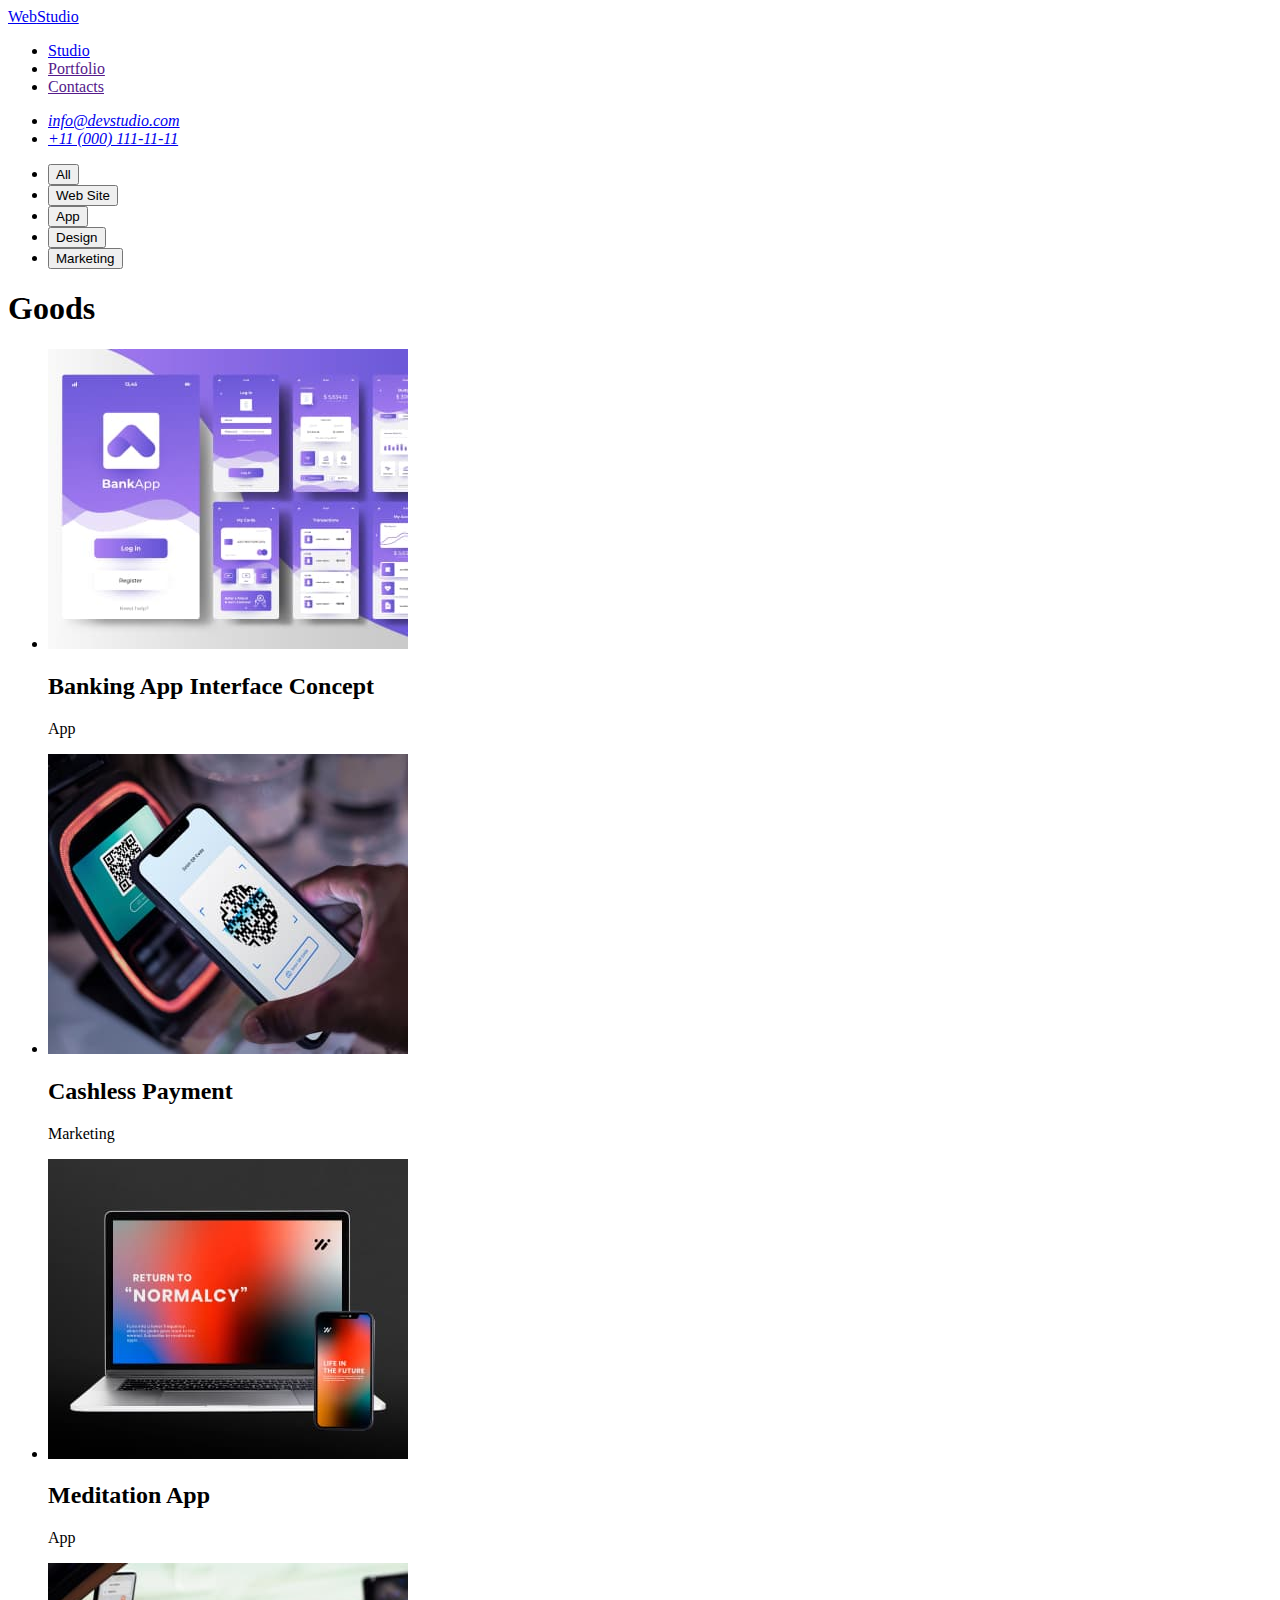
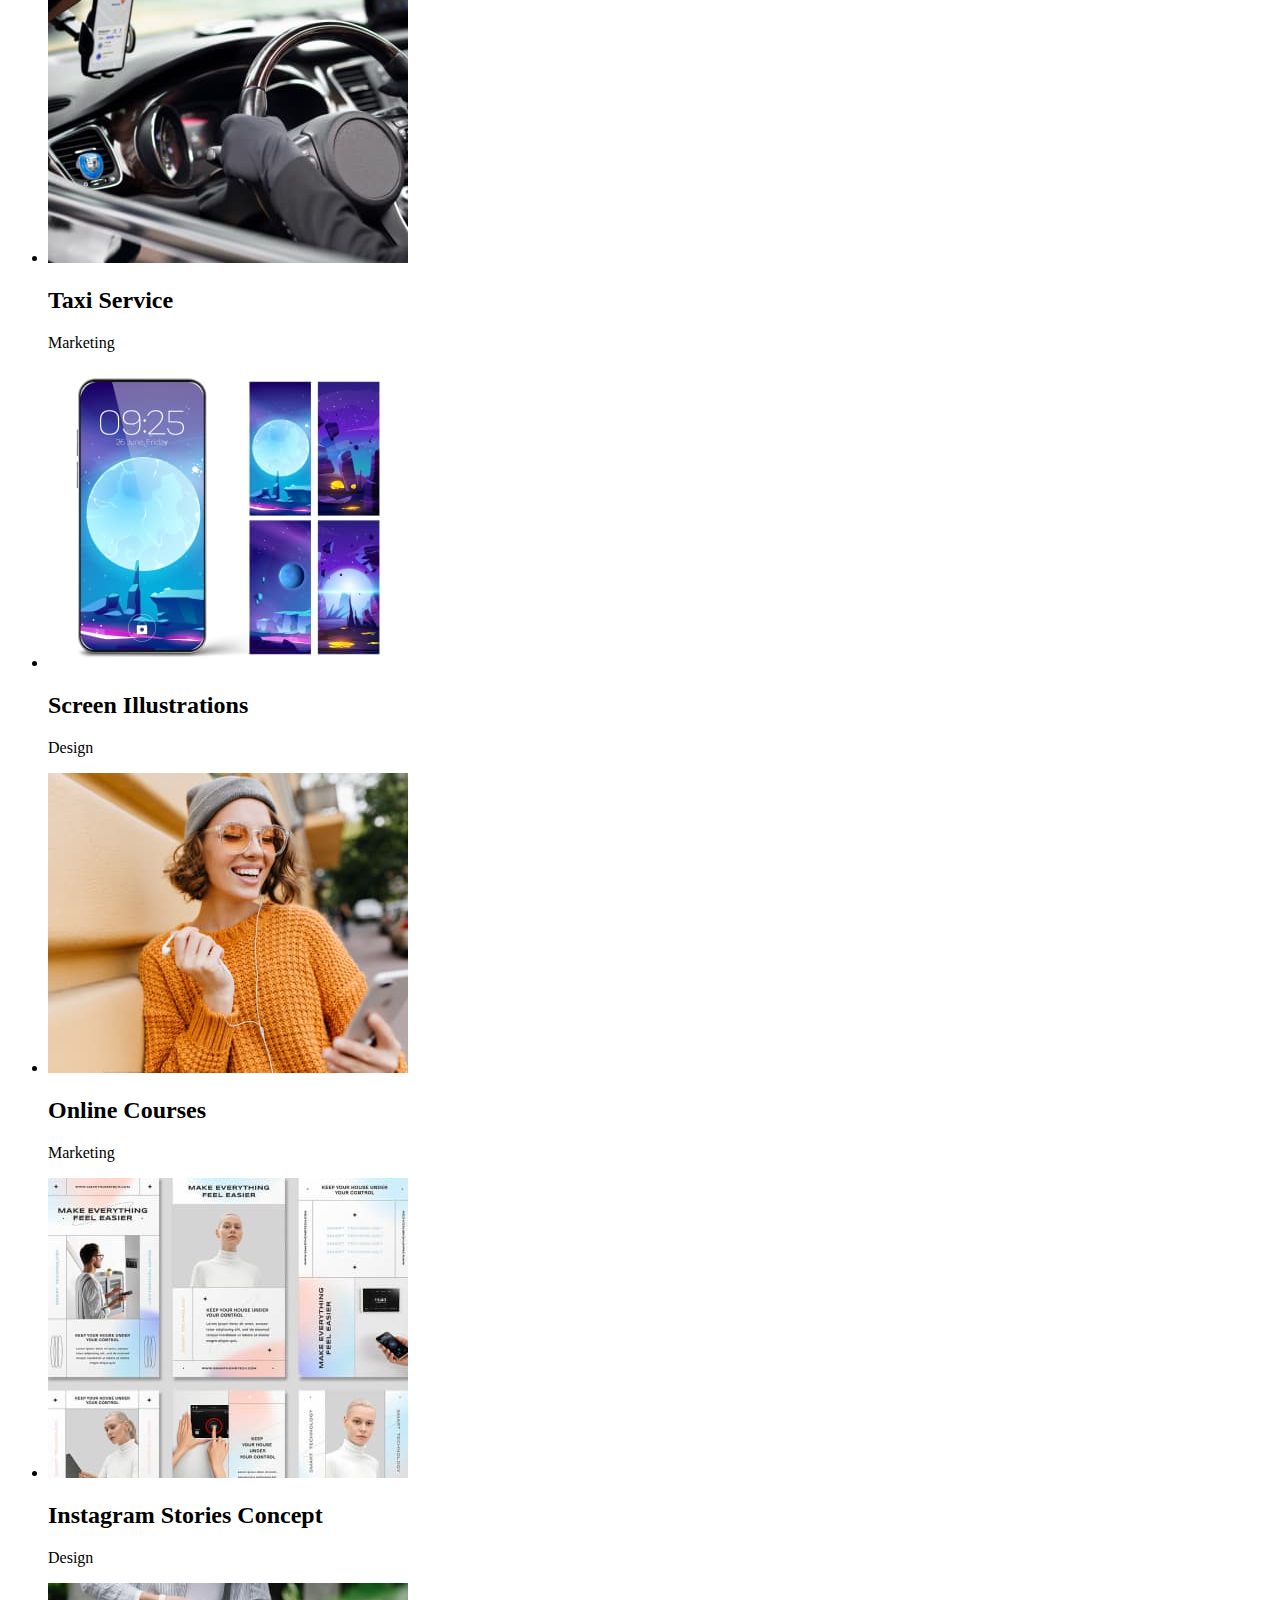
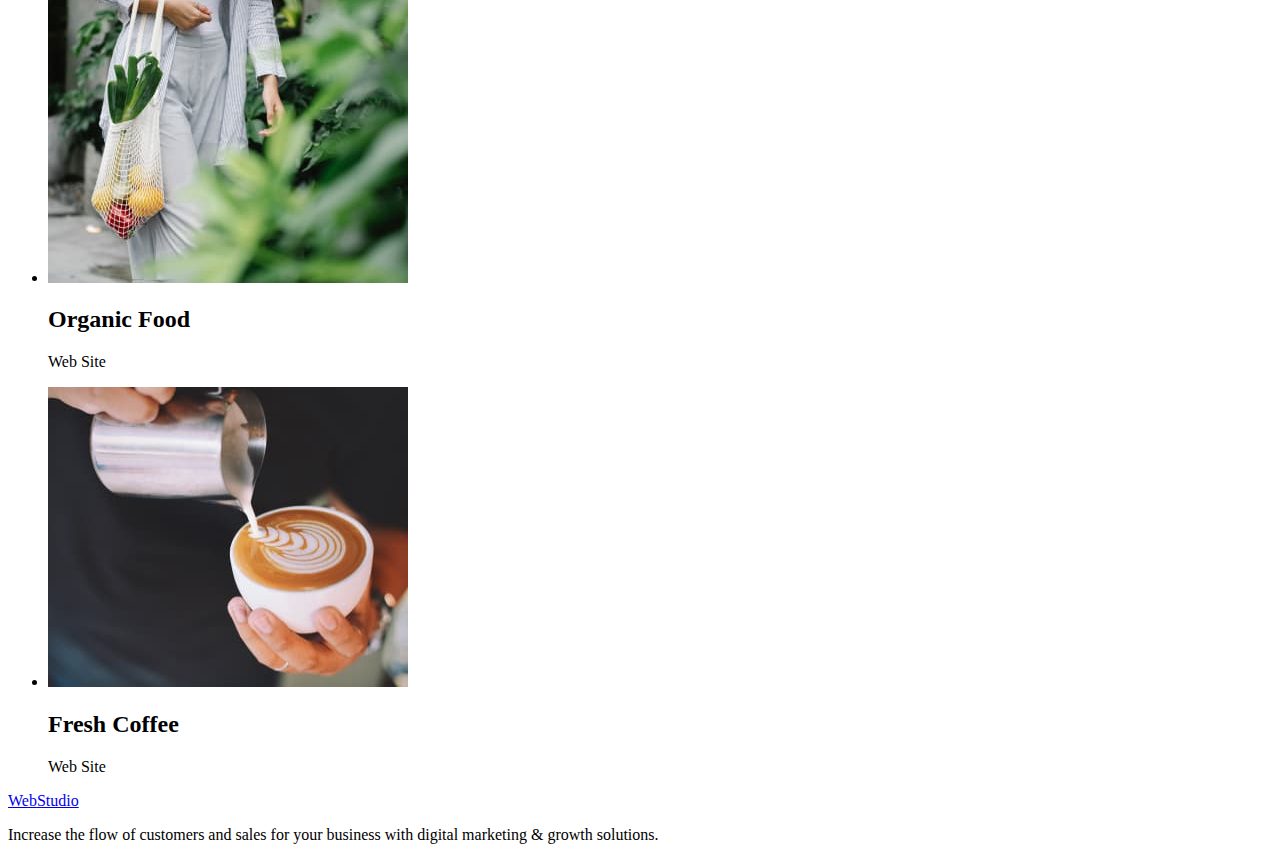
==== portfolio.html @ 36efa14d "ДЗ 2" ====
<!DOCTYPE html>
<html lang="en">
<head>
    <meta charset="UTF-8">
    <meta http-equiv="X-UA-Compatible" content="IE=edge">
    <meta name="viewport" content="width=device-width, initial-scale=1.0">
    <title>Portfolio</title>
    <link href="https://fonts.googleapis.com/css2?family=Montserrat:wght@500;700&family=Raleway:wght@700&family=Roboto:wght@400;500;700&display=swap" rel="stylesheet">
    <link href="https://fonts.googleapis.com/css2?family=Montserrat:wght@500;700&family=Raleway:wght@800&display=swap" rel="stylesheet">
    <link rel="stylesheet" href="./CSS/styles.css">
</head>
<body>
    <header class="page-header">
        <nav class="header-nav">
            <a href="./index.html" class="logo"><span>Web</span>Studio</a>
            <ul class="site-nav">
                <li><a href="./index.html" class="link">Studio</a></li>
                <li><a href="" class="link current">Portfolio</a></li>
                <li><a href="" class="link">Contacts</a></li>
            </ul>
        </nav>
        <address class="header-address">
            <ul class="auht-nav">
                <li><a href="mailto:info@devstudio.com" class="link mail">info@devstudio.com</a></li>
                <li><a href="tel:+110001111111" class="link tel">+11 (000) 111-11-11</a></li>
            </ul>
        </address>
    </header>
    <main>
        <section class="section-goods">
            <div class="menu-container">
                <ul class="menu-nav">
                    <li><button type="button" class="link-btn current">All</button></li>
                    <li><button type="button" class="link-btn">Web Site</button></li>
                    <li><button type="button" class="link-btn">App</button></li>
                    <li><button type="button" class="link-btn">Design</button></li>
                    <li><button type="button" class="link-btn">Marketing</button></li>
                </ul>
            </div>
            <h1 class="visually-hidden">Goods</h1>
            <div class="goods-container">
                <ul class="goods">
                    <li>
                        <img src="./images/Banking.jpg" alt="Banking" width="360">
                        <h2 class="goods-title">Banking App Interface Concept</h2>
                        <p>App</p>
                    </li>
                    <li>
                        <img src="./images/Cashless.jpg" alt="Marketing" width="360">
                        <h2 class="goods-title">Cashless Payment</h2>
                        <p>Marketing</p>
                    </li>
                    <li>
                        <img src="./images/Meditation.jpg" alt="Meditation" width="360">
                        <h2 class="goods-title">Meditation App</h2>
                        <p>App</p>
                    </li>
                    <li>
                        <img src="./images/Taxi.jpg" alt="Taxi" width="360">
                        <h2 class="goods-title">Taxi Service</h2>
                        <p>Marketing</p>
                    </li>
                    <li>
                        <img src="./images/Screen.jpg" alt="Screen" width="360">
                        <h2 class="goods-title">Screen Illustrations</h2>
                        <p>Design</p>
                    </li>
                    <li>
                        <img src="./images/Online.jpg" alt="Online" width="360">
                        <h2 class="goods-title">Online Courses</h2>
                        <p>Marketing</p>
                    </li>
                    <li>
                        <img src="./images/Instagram.jpg" alt="Instagram" width="360">
                        <h2 class="goods-title">Instagram Stories Concept</h2>
                        <p>Design</p>
                    </li>
                    <li>
                        <img src="./images/Organic.jpg" alt="Organic" width="360">
                        <h2 class="goods-title">Organic Food</h2>
                        <p>Web Site</p>
                    </li>
                    <li>
                        <img src="./images/Fresh.jpg" alt="Fresh" width="360">
                        <h2 class="goods-title">Fresh Coffee</h2>
                        <p>Web Site</p>
                    </li>
                </ul>
            </div>
        </section>
    </main>
    <footer class="footer"> 
        <div class="container">
            <a href="./index.html" class="logo"><span>Web</span>Studio</a>
            <p class="adress-profession">Increase the flow of customers and sales for your business with digital marketing & growth solutions.</p>
        </div>
    </footer>
</body>
</html>
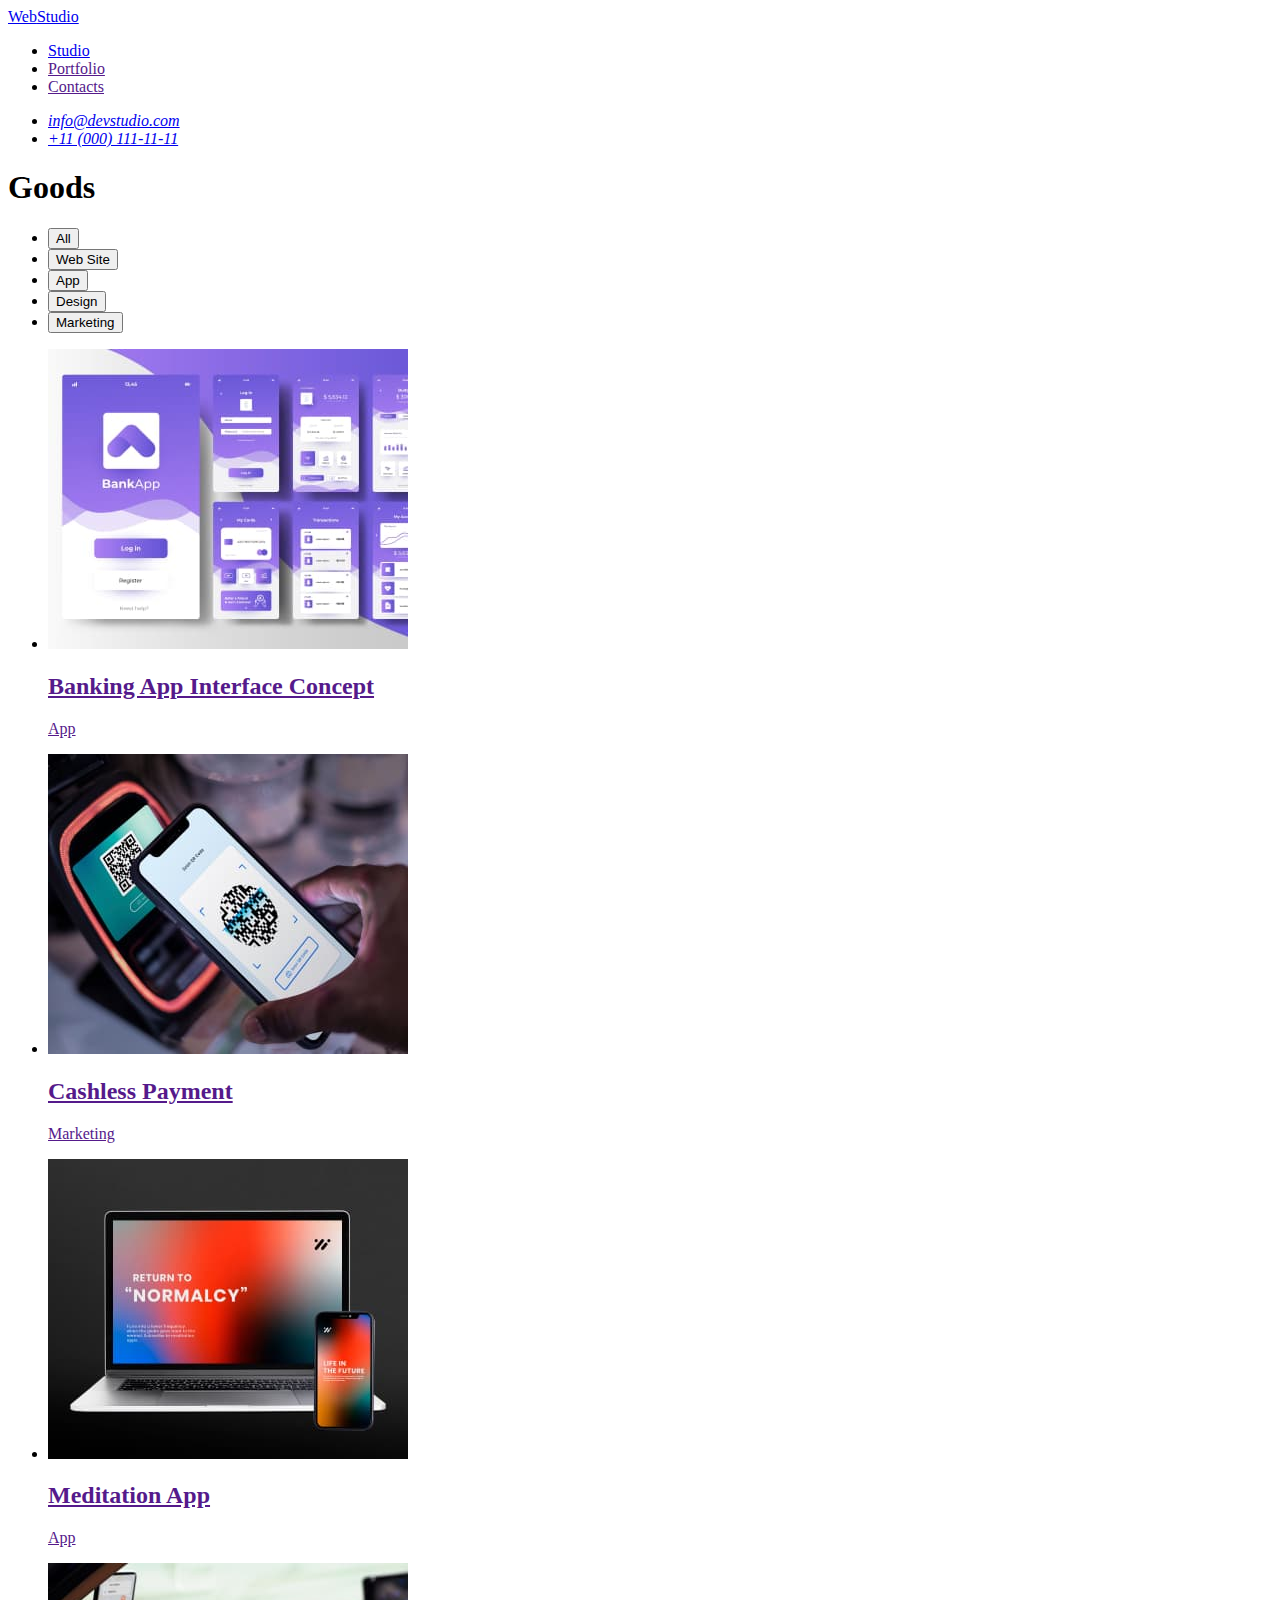
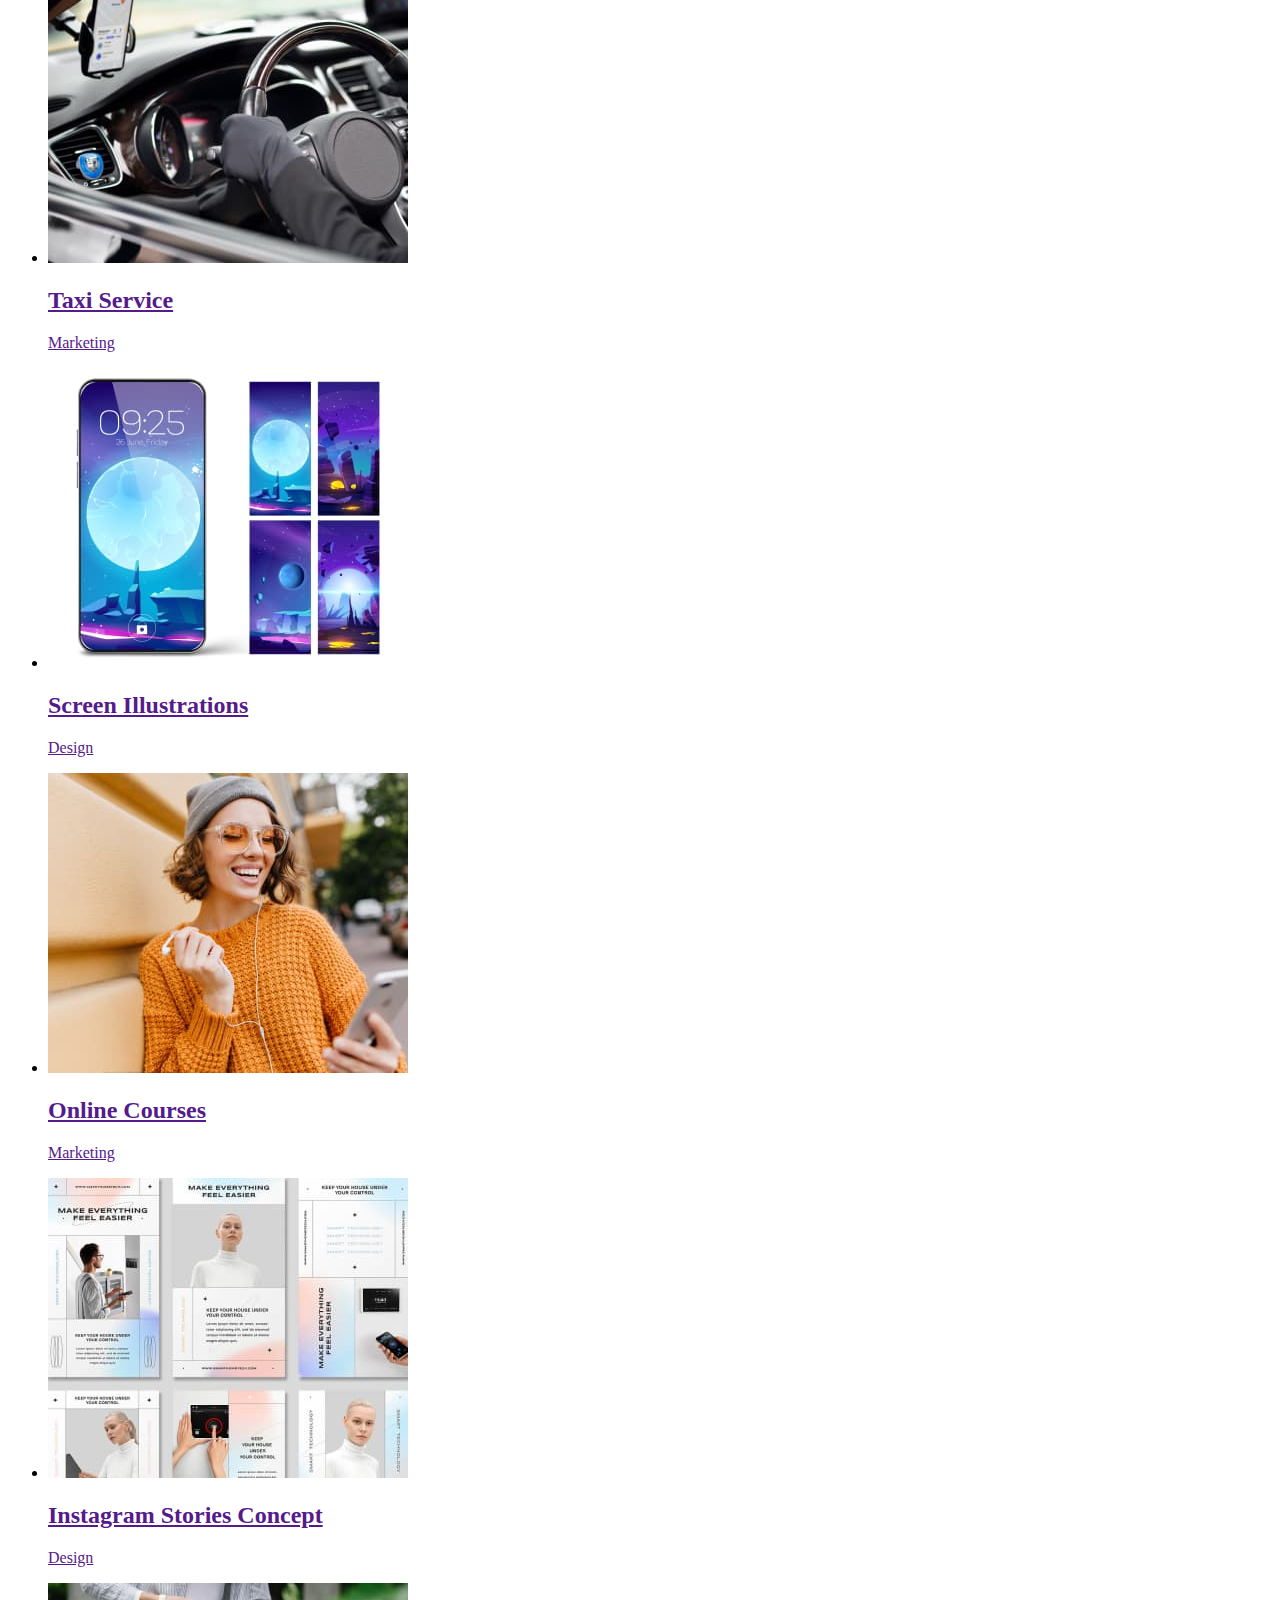
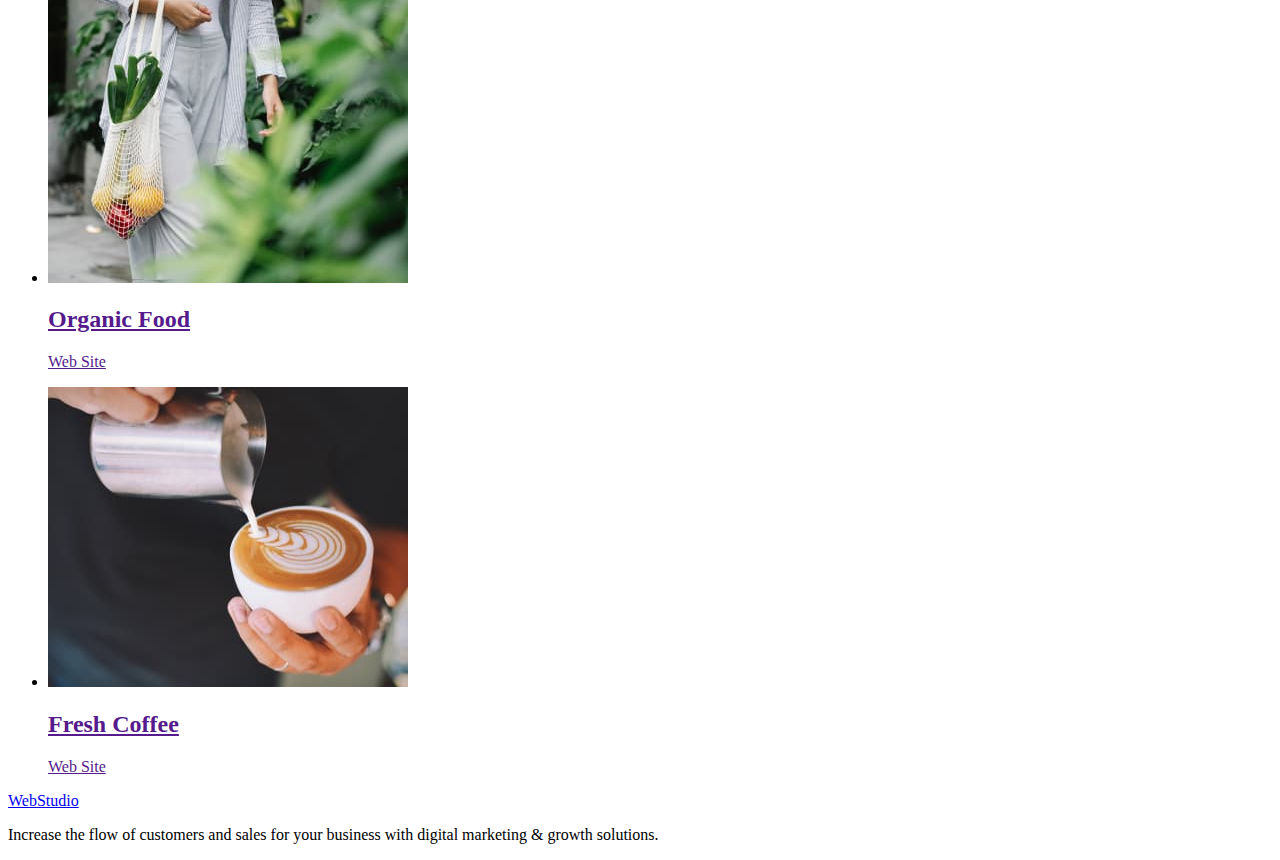
==== commit f3df6ac4: "ДЗ 2 виправлення" ====
--- a/portfolio.html
+++ b/portfolio.html
@@ -5,6 +5,8 @@
     <meta http-equiv="X-UA-Compatible" content="IE=edge">
     <meta name="viewport" content="width=device-width, initial-scale=1.0">
     <title>Portfolio</title>
+    <link rel="preconnect" href="https://fonts.googleapis.com">
+    <link rel="preconnect" href="https://fonts.gstatic.com" crossorigin>
     <link href="https://fonts.googleapis.com/css2?family=Montserrat:wght@500;700&family=Raleway:wght@700&family=Roboto:wght@400;500;700&display=swap" rel="stylesheet">
     <link href="https://fonts.googleapis.com/css2?family=Montserrat:wght@500;700&family=Raleway:wght@800&display=swap" rel="stylesheet">
     <link rel="stylesheet" href="./CSS/styles.css">
@@ -12,8 +14,8 @@
 <body>
     <header class="page-header">
         <nav class="header-nav">
-            <a href="./index.html" class="logo"><span>Web</span>Studio</a>
-            <ul class="site-nav">
+            <a href="./index.html" class="link logo">Web<span>Studio</span></a>
+            <ul class="site-nav list">
                 <li><a href="./index.html" class="link">Studio</a></li>
                 <li><a href="" class="link current">Portfolio</a></li>
                 <li><a href="" class="link">Contacts</a></li>
@@ -28,8 +30,9 @@
     </header>
     <main>
         <section class="section-goods">
+            <h1 class="hidden">Goods</h1>
             <div class="menu-container">
-                <ul class="menu-nav">
+                <ul class="menu-nav list">
                     <li><button type="button" class="link-btn current">All</button></li>
                     <li><button type="button" class="link-btn">Web Site</button></li>
                     <li><button type="button" class="link-btn">App</button></li>
@@ -37,53 +40,70 @@
                     <li><button type="button" class="link-btn">Marketing</button></li>
                 </ul>
             </div>
-            <h1 class="visually-hidden">Goods</h1>
             <div class="goods-container">
-                <ul class="goods">
+                <ul class="goods list">
                     <li>
-                        <img src="./images/Banking.jpg" alt="Banking" width="360">
-                        <h2 class="goods-title">Banking App Interface Concept</h2>
-                        <p>App</p>
+                        <a href="" class="link">
+                            <img src="./images/Banking.jpg" alt="Banking" width="360">
+                            <h2 class="goods-title">Banking App Interface Concept</h2>
+                            <p class="goods-services">App</p>
+                        </a>
                     </li>
                     <li>
-                        <img src="./images/Cashless.jpg" alt="Marketing" width="360">
-                        <h2 class="goods-title">Cashless Payment</h2>
-                        <p>Marketing</p>
+                        <a href="" class="link">
+                            <img src="./images/Cashless.jpg" alt="Marketing" width="360">
+                            <h2 class="goods-title">Cashless Payment</h2>
+                            <p class="goods-services">Marketing</p>
+                        </a>
                     </li>
                     <li>
-                        <img src="./images/Meditation.jpg" alt="Meditation" width="360">
-                        <h2 class="goods-title">Meditation App</h2>
-                        <p>App</p>
+                        <a href="" class="link">
+                            <img src="./images/Meditation.jpg" alt="Meditation" width="360">
+                            <h2 class="goods-title">Meditation App</h2>
+                            <p class="goods-services">App</p>
+                        </a>
                     </li>
                     <li>
-                        <img src="./images/Taxi.jpg" alt="Taxi" width="360">
-                        <h2 class="goods-title">Taxi Service</h2>
-                        <p>Marketing</p>
+                        <a href="" class="link">
+                            <img src="./images/Taxi.jpg" alt="Taxi" width="360">
+                            <h2 class="goods-title">Taxi Service</h2>
+                            <p class="goods-services">Marketing</p>
+                        </a>
                     </li>
                     <li>
-                        <img src="./images/Screen.jpg" alt="Screen" width="360">
-                        <h2 class="goods-title">Screen Illustrations</h2>
-                        <p>Design</p>
+                        <a href="" class="link">
+                            <img src="./images/Screen.jpg" alt="Screen" width="360">
+                            <h2 class="goods-title">Screen Illustrations</h2>
+                            <p class="goods-services">Design</p>
+                        </a>
                     </li>
                     <li>
-                        <img src="./images/Online.jpg" alt="Online" width="360">
-                        <h2 class="goods-title">Online Courses</h2>
-                        <p>Marketing</p>
+                        <a href="" class="link">
+                            <img src="./images/Online.jpg" alt="Online" width="360">
+                            <h2 class="goods-title">Online Courses</h2>
+                            <p class="goods-services">Marketing</p>
+                        </a>
                     </li>
                     <li>
-                        <img src="./images/Instagram.jpg" alt="Instagram" width="360">
-                        <h2 class="goods-title">Instagram Stories Concept</h2>
-                        <p>Design</p>
+                        <a href="" class="link">
+                            <img src="./images/Instagram.jpg" alt="Instagram" width="360">
+                            <h2 class="goods-title">Instagram Stories Concept</h2>
+                            <p class="goods-services">Design</p>
+                        </a>
                     </li>
                     <li>
-                        <img src="./images/Organic.jpg" alt="Organic" width="360">
-                        <h2 class="goods-title">Organic Food</h2>
-                        <p>Web Site</p>
+                        <a href="" class="link">
+                            <img src="./images/Organic.jpg" alt="Organic" width="360">
+                            <h2 class="goods-title">Organic Food</h2>
+                            <p class="goods-services">Web Site</p>
+                        </a>
                     </li>
                     <li>
-                        <img src="./images/Fresh.jpg" alt="Fresh" width="360">
-                        <h2 class="goods-title">Fresh Coffee</h2>
-                        <p>Web Site</p>
+                        <a href="" class="link">
+                            <img src="./images/Fresh.jpg" alt="Fresh" width="360">
+                            <h2 class="goods-title">Fresh Coffee</h2>
+                            <p class="goods-services">Web Site</p>
+                        </a>
                     </li>
                 </ul>
             </div>
@@ -91,7 +111,7 @@
     </main>
     <footer class="footer"> 
         <div class="container">
-            <a href="./index.html" class="logo"><span>Web</span>Studio</a>
+            <a href="./index.html" class="link logo">Web<span>Studio</span></a>
             <p class="adress-profession">Increase the flow of customers and sales for your business with digital marketing & growth solutions.</p>
         </div>
     </footer>
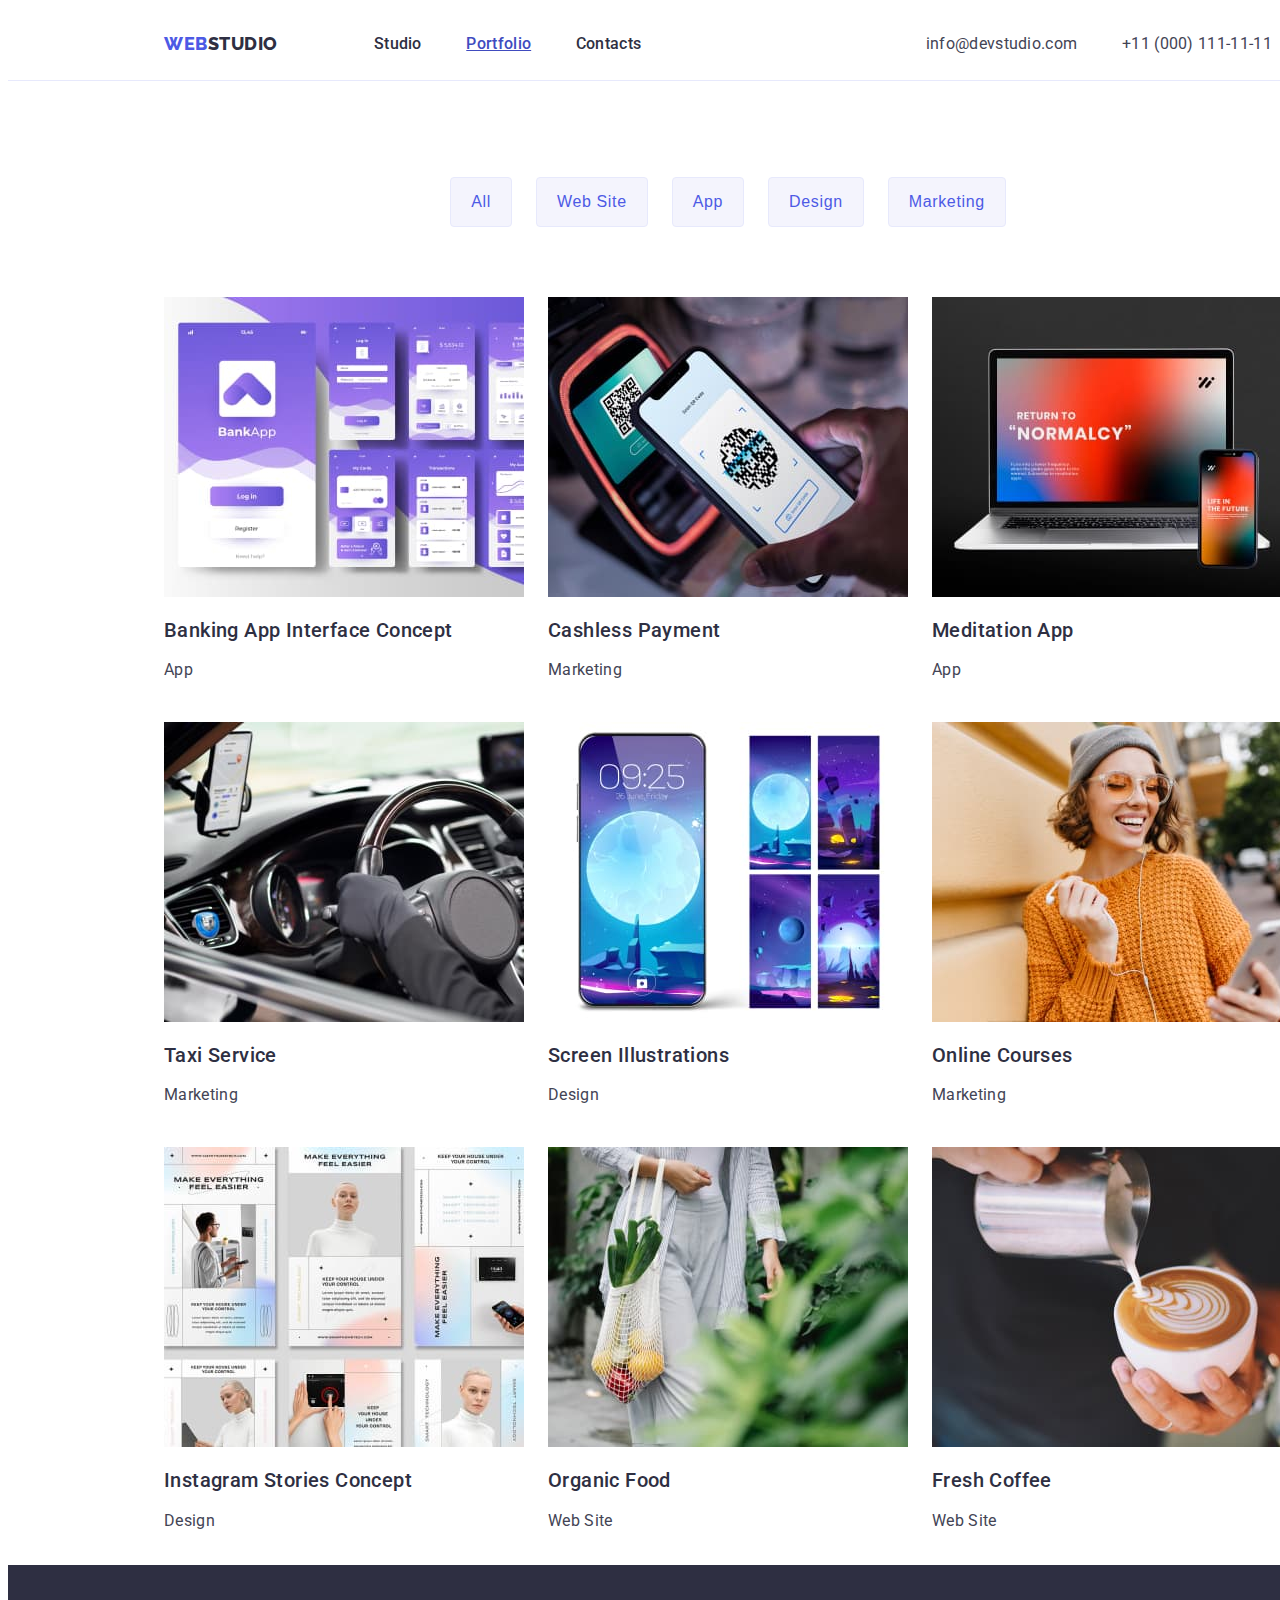
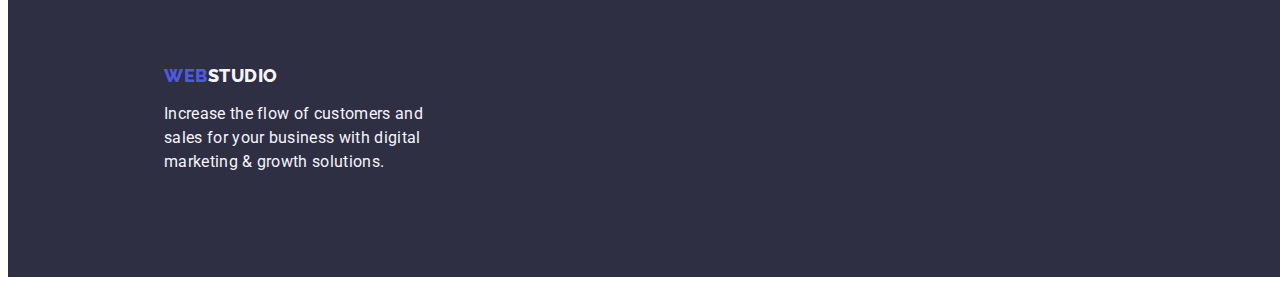
==== commit a1a33f5a: "ДЗ 2 виправлення 2" ====
--- a/portfolio.html
+++ b/portfolio.html
@@ -9,7 +9,7 @@
     <link rel="preconnect" href="https://fonts.gstatic.com" crossorigin>
     <link href="https://fonts.googleapis.com/css2?family=Montserrat:wght@500;700&family=Raleway:wght@700&family=Roboto:wght@400;500;700&display=swap" rel="stylesheet">
     <link href="https://fonts.googleapis.com/css2?family=Montserrat:wght@500;700&family=Raleway:wght@800&display=swap" rel="stylesheet">
-    <link rel="stylesheet" href="./CSS/styles.css">
+    <link rel="stylesheet" href="./css/styles.css">
 </head>
 <body>
     <header class="page-header">
--- a/css/styles.css
+++ b/css/styles.css
@@ -0,0 +1,302 @@
+:root {
+    --title-text-color: #212121;
+    --fishnet-text-color: #404BBF;
+    --text-color: #FFFFFF;
+    --text-list: #434455;
+    --logo-color: #2E2F42; 
+    --button-color: #4D5AE5;
+    --button-activ: #404BBF;
+    --logo-color-foot: #F4F4FD;
+}
+
+body {
+    background-color: var(--text-color);
+    font-family: "Roboto", sans-serif;
+    letter-spacing: 0.03em;
+    color: var(--text-list);
+}
+.section-title {
+    text-align: center;
+    font-weight: 700;
+    font-size: 36px;
+    line-height: 1.11;
+    letter-spacing: 0.02em;
+    text-transform: capitalize;
+    color: var(--logo-color);
+}
+.feature-title, 
+.specialist-title,
+.goods-title {
+    font-weight: 500;
+    font-size: 20px;
+    line-height: 1.2;
+    letter-spacing: 0.02em;
+    color: var(--logo-color);
+}
+.feature-explanation, 
+.specialist-profession, 
+.adress-profession,
+.goods-services {
+    font-weight: 400;
+    font-size: 16px;
+    line-height: 1.5;
+    letter-spacing: 0.02em;
+    color: var(--text-list); 
+}
+.link {
+    text-decoration: none;
+}
+.page-header  { 
+    width: 1440px;
+    height: 72px;
+    border-bottom: 1px solid #E7E9FC;
+    display: flex;
+    justify-content: space-between;
+}
+.logo {
+    color: var(--button-color);
+    font-family: "Raleway", sans-serif;
+    font-style: normal;
+    font-weight: 800;
+    font-size: 18px;
+    line-height: 1.17;
+    letter-spacing: 0.03em;
+    text-transform: uppercase;
+    padding: 0;
+}
+.logo > span { 
+    color: var(--logo-color);
+}
+.list {
+    list-style: none;
+}
+.header-nav {
+    display: flex;
+    align-items: center;
+    margin-left: 156px;
+}
+.site-nav {
+    margin: 0;
+    padding-left: 76px;
+}
+.site-nav li {
+    display: inline-block;
+    margin: 0 20px;
+    font-weight: bold;
+}
+.auht-nav li {
+    display: inline-block;
+    margin: 0 20px;
+}
+.header-address {
+    display: flex;
+    align-items: center;
+    margin-right: 156px;
+}
+.site-nav .link {
+    font-weight: 500;
+    font-size: 16px;
+    line-height: 1.5;
+    color: var(--logo-color);
+    letter-spacing: 0.02em;
+}
+.auht-nav .link {
+    font-weight: 400;
+    font-size: 16px;
+    line-height: 1.5;
+    letter-spacing: 0.02em;
+    color: var(--text-list);
+    font-style: normal;
+}
+.site-nav .link:hover,
+.site-nav .link:focus {
+    color: var(--fishnet-text-color);
+    text-decoration: underline;
+}
+.site-nav .link.current {
+    color: var(--fishnet-text-color);
+    text-decoration: underline;
+}
+.auht-nav .link:hover,
+.auht-nav .link:focus {
+    color: var(--fishnet-text-color);
+}
+.hero {
+    display: grid;
+    place-items: center;
+    width: 1440px;
+    height: 600px;
+    left: 0;
+    top: 72px;
+    background: var(--logo-color);
+}
+.hero-title {
+    color: var(--text-color);
+    position: absolute;
+    width: 496px;
+    height: 120px;
+    left: auto;
+    right: auto;
+    top: 188px;
+    font-weight: 700;
+    font-size: 56px;
+    line-height: 1.07;
+    text-align: center;
+    letter-spacing: 0.02em;
+}
+.hero-btn {
+    color: var(--text-color);
+    background: var(--button-color);
+    display: flex;
+    flex-direction: row;
+    align-items: center;
+    justify-content: center;
+    gap: 10px;
+    position: absolute;
+    width: 169px;
+    height: 56px;
+    left: auto;
+    right: auto;
+    top: 356px;
+    cursor: pointer;
+    font-weight: 500;
+    font-size: 16px;
+    line-height: 1.5;
+    letter-spacing: 0.04em;
+    box-shadow: 0px 4px 4px rgba(0, 0, 0, 0.15);
+    border-radius: 4px;
+    margin: 48px;
+    border: 0;
+}
+.hero-btn:hover,
+.hero-btn:focus {
+    background: var(--button-activ);
+}
+.hidden {
+    position: absolute;
+    width: 1px;
+    height: 1px;
+    margin: -1px;
+    border: 0;
+    padding: 0;
+  
+    white-space: nowrap;
+    clip-path: inset(100%);
+    clip: rect(0 0 0 0);
+    overflow: hidden;
+}
+.section .feature,
+.section .profile,
+.section .specialist
+{
+    display: flex;
+    gap: 24px;
+    margin: 120px;
+}
+.feature {
+    width: 1128px;
+    height: 104px;
+    margin: 0 156px;
+}
+.section-title {
+    width: 1128px;
+    margin: 0 156px;
+}
+.profile {
+    width: 1128px;
+    height: 412px;
+    margin: 0 156px; 
+}
+.section.specialist {
+    background: var(--logo-color-foot);
+}
+.specialist {
+    width: 1440px;
+    height: 732px;
+    margin: 0 0; 
+    text-align: center;
+    background-color: var(--text-color);
+}
+.specialist li {
+    box-shadow: 0px 1px 6px rgba(46, 47, 66, 0.08), 0px 1px 1px rgba(46, 47, 66, 0.16), 0px 2px 1px rgba(46, 47, 66, 0.08);
+    border-radius: 0px 0px 4px 4px;
+}
+.footer {
+    background: var(--logo-color);
+    width: 1440px;
+    height: 312px;
+    margin: 0;
+}
+.footer .logo > span {
+    color: var(--logo-color-foot);
+    font-style: normal;
+}
+.footer .container {
+    width: 264px;
+    height: 112px;
+    padding-left: 156px;
+    padding-bottom: 100px;
+    padding-top: 100px;
+    margin-bottom: 0;
+}
+.adress-profession {
+    color: #F4F4FD; 
+}
+
+.section-goods {
+    width: 1440px; 
+}
+.menu-nav .link-btn {
+    padding: 12px 20px;
+    border: 1px solid #E7E9FC;
+    color: var(--button-color);
+    background: var(--logo-color-foot);
+    border-radius: 4px;
+    text-align: center;
+    text-decoration: none;
+    display: inline-block;
+    font-weight: 500;
+    font-size: 16px;
+    line-height: 1.5;
+    letter-spacing: 0.04em;
+    cursor: pointer;
+}
+.menu-container {
+    width: 586px;
+    height: 48px;
+    margin: 96px 427px 72px;
+}
+.menu-nav {
+    display: flex;
+    justify-content: center;
+    align-items: center;
+    margin: 0;
+    padding: 0;
+    gap: 24px;
+}
+.menu-nav li {
+    display: inline-block;
+}
+.menu-nav .link-btn:hover,
+.menu-nav .link-btn:focus {
+    color:var(--text-color);
+    background-color: var(--fishnet-text-color);
+    box-shadow: 0px 3px 1px rgba(0, 0, 0, 0.1), 0px 2px 1px rgba(0, 0, 0, 0.08), 0px 2px 2px rgba(0, 0, 0, 0.12);
+}
+.goods-container {
+    max-width: 1128px;
+    margin: auto 156px auto;
+}
+
+.section-goods .goods {
+    display: flex;
+    flex-wrap: wrap;
+    gap: 24px;
+    padding: 0;
+}
+.goods .goods-title {
+    font-weight: 500;
+    font-size: 20px;
+    line-height: 1.2;
+    text-align: left;
+}
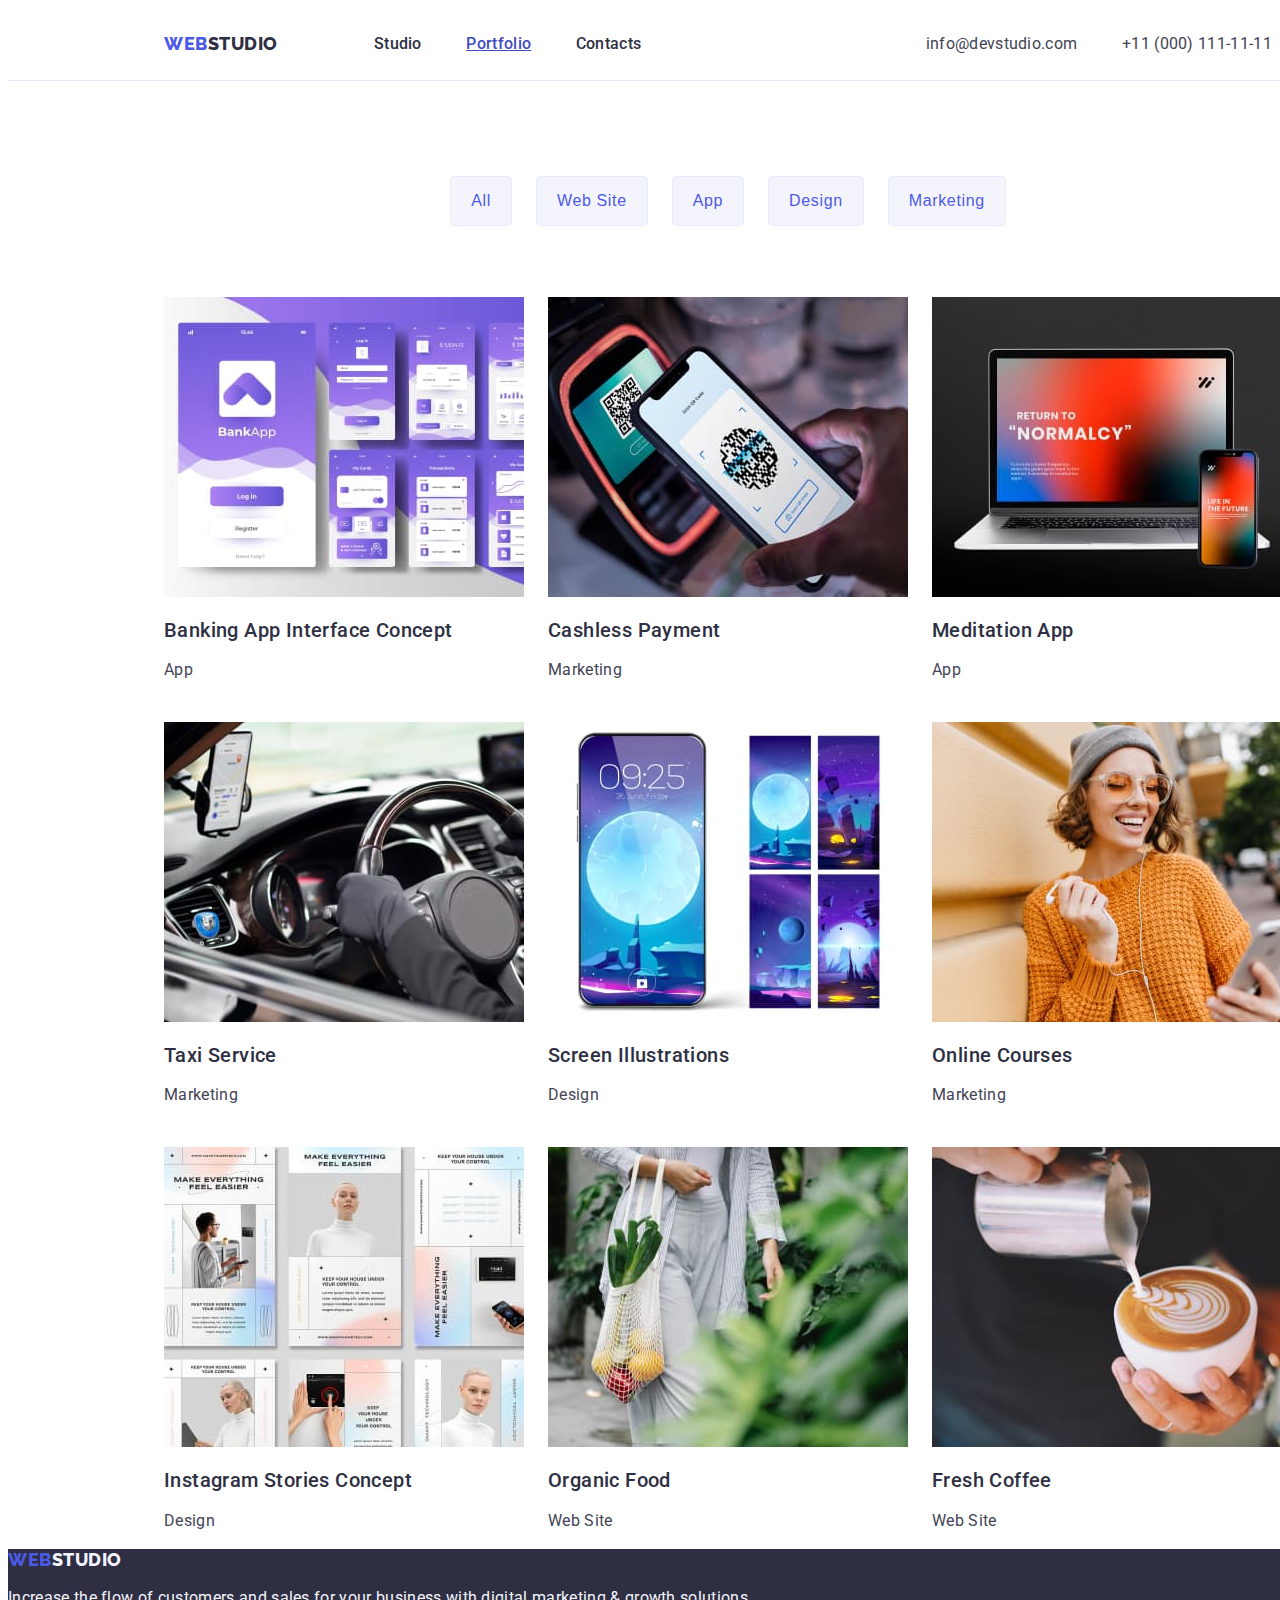
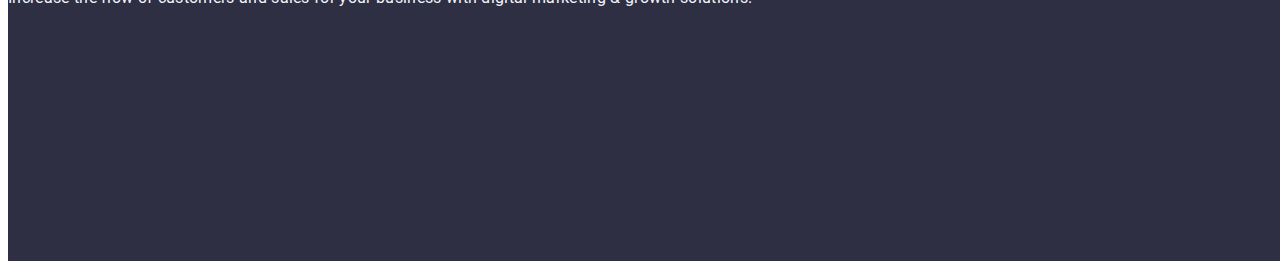
==== commit e0b7d0c7: "ДЗ 2 виправлення 3" ====
--- a/portfolio.html
+++ b/portfolio.html
@@ -17,7 +17,7 @@
             <a href="./index.html" class="link logo">Web<span>Studio</span></a>
             <ul class="site-nav list">
                 <li><a href="./index.html" class="link">Studio</a></li>
-                <li><a href="" class="link current">Portfolio</a></li>
+                <li><a href="./portfolio.html" class="link current">Portfolio</a></li>
                 <li><a href="" class="link">Contacts</a></li>
             </ul>
         </nav>
@@ -30,90 +30,86 @@
     </header>
     <main>
         <section class="section-goods">
-            <h1 class="hidden">Goods</h1>
-            <div class="menu-container">
-                <ul class="menu-nav list">
-                    <li><button type="button" class="link-btn current">All</button></li>
-                    <li><button type="button" class="link-btn">Web Site</button></li>
-                    <li><button type="button" class="link-btn">App</button></li>
-                    <li><button type="button" class="link-btn">Design</button></li>
-                    <li><button type="button" class="link-btn">Marketing</button></li>
-                </ul>
-            </div>
-            <div class="goods-container">
-                <ul class="goods list">
-                    <li>
-                        <a href="" class="link">
-                            <img src="./images/Banking.jpg" alt="Banking" width="360">
-                            <h2 class="goods-title">Banking App Interface Concept</h2>
-                            <p class="goods-services">App</p>
-                        </a>
-                    </li>
-                    <li>
-                        <a href="" class="link">
-                            <img src="./images/Cashless.jpg" alt="Marketing" width="360">
-                            <h2 class="goods-title">Cashless Payment</h2>
-                            <p class="goods-services">Marketing</p>
-                        </a>
-                    </li>
-                    <li>
-                        <a href="" class="link">
-                            <img src="./images/Meditation.jpg" alt="Meditation" width="360">
-                            <h2 class="goods-title">Meditation App</h2>
-                            <p class="goods-services">App</p>
-                        </a>
-                    </li>
-                    <li>
-                        <a href="" class="link">
-                            <img src="./images/Taxi.jpg" alt="Taxi" width="360">
-                            <h2 class="goods-title">Taxi Service</h2>
-                            <p class="goods-services">Marketing</p>
-                        </a>
-                    </li>
-                    <li>
-                        <a href="" class="link">
-                            <img src="./images/Screen.jpg" alt="Screen" width="360">
-                            <h2 class="goods-title">Screen Illustrations</h2>
-                            <p class="goods-services">Design</p>
-                        </a>
-                    </li>
-                    <li>
-                        <a href="" class="link">
-                            <img src="./images/Online.jpg" alt="Online" width="360">
-                            <h2 class="goods-title">Online Courses</h2>
-                            <p class="goods-services">Marketing</p>
-                        </a>
-                    </li>
-                    <li>
-                        <a href="" class="link">
-                            <img src="./images/Instagram.jpg" alt="Instagram" width="360">
-                            <h2 class="goods-title">Instagram Stories Concept</h2>
-                            <p class="goods-services">Design</p>
-                        </a>
-                    </li>
-                    <li>
-                        <a href="" class="link">
-                            <img src="./images/Organic.jpg" alt="Organic" width="360">
-                            <h2 class="goods-title">Organic Food</h2>
-                            <p class="goods-services">Web Site</p>
-                        </a>
-                    </li>
-                    <li>
-                        <a href="" class="link">
-                            <img src="./images/Fresh.jpg" alt="Fresh" width="360">
-                            <h2 class="goods-title">Fresh Coffee</h2>
-                            <p class="goods-services">Web Site</p>
-                        </a>
-                    </li>
-                </ul>
-            </div>
+            <h1 hidden>Goods</h1>
+            <ul class="menu-nav list">
+                <li><button type="button" class="link-btn current">All</button></li>
+                <li><button type="button" class="link-btn">Web Site</button></li>
+                <li><button type="button" class="link-btn">App</button></li>
+                <li><button type="button" class="link-btn">Design</button></li>
+                <li><button type="button" class="link-btn">Marketing</button></li>
+            </ul>
+            <ul class="goods list">
+                <li>
+                    <a href="" class="link">
+                        <img src="./images/Banking.jpg" alt="Banking" width="360">
+                        <h2 class="goods-title">Banking App Interface Concept</h2>
+                        <p class="goods-services">App</p>
+                    </a>
+                </li>
+                <li>
+                    <a href="" class="link">
+                        <img src="./images/Cashless.jpg" alt="Marketing" width="360">
+                        <h2 class="goods-title">Cashless Payment</h2>
+                        <p class="goods-services">Marketing</p>
+                    </a>
+                </li>
+                <li>
+                    <a href="" class="link">
+                        <img src="./images/Meditation.jpg" alt="Meditation" width="360">
+                        <h2 class="goods-title">Meditation App</h2>
+                        <p class="goods-services">App</p>
+                    </a>
+                </li>
+                <li>
+                    <a href="" class="link">
+                        <img src="./images/Taxi.jpg" alt="Taxi" width="360">
+                        <h2 class="goods-title">Taxi Service</h2>
+                        <p class="goods-services">Marketing</p>
+                    </a>
+                </li>
+                <li>
+                    <a href="" class="link">
+                        <img src="./images/Screen.jpg" alt="Screen" width="360">
+                        <h2 class="goods-title">Screen Illustrations</h2>
+                        <p class="goods-services">Design</p>
+                    </a>
+                </li>
+                <li>
+                    <a href="" class="link">
+                        <img src="./images/Online.jpg" alt="Online" width="360">
+                        <h2 class="goods-title">Online Courses</h2>
+                        <p class="goods-services">Marketing</p>
+                    </a>
+                </li>
+                <li>
+                    <a href="" class="link">
+                        <img src="./images/Instagram.jpg" alt="Instagram" width="360">
+                        <h2 class="goods-title">Instagram Stories Concept</h2>
+                        <p class="goods-services">Design</p>
+                    </a>
+                </li>
+                <li>
+                    <a href="" class="link">
+                        <img src="./images/Organic.jpg" alt="Organic" width="360">
+                        <h2 class="goods-title">Organic Food</h2>
+                        <p class="goods-services">Web Site</p>
+                    </a>
+                </li>
+                <li>
+                    <a href="" class="link">
+                        <img src="./images/Fresh.jpg" alt="Fresh" width="360">
+                        <h2 class="goods-title">Fresh Coffee</h2>
+                        <p class="goods-services">Web Site</p>
+                    </a>
+                </li>
+            </ul>
         </section>
     </main>
     <footer class="footer"> 
-        <div class="container">
+        <!-- <div class="container"> -->
             <a href="./index.html" class="link logo">Web<span>Studio</span></a>
             <p class="adress-profession">Increase the flow of customers and sales for your business with digital marketing & growth solutions.</p>
-        </div>
+        <!-- </div> -->
     </footer>
 </body>
 </html>--- a/css/styles.css
+++ b/css/styles.css
@@ -92,6 +92,7 @@
     display: flex;
     align-items: center;
     margin-right: 156px;
+    font-style: normal;
 }
 .site-nav .link {
     font-weight: 500;
@@ -145,6 +146,7 @@
     letter-spacing: 0.02em;
 }
 .hero-btn {
+    font-family: "Roboto", sans-serif;
     color: var(--text-color);
     background: var(--button-color);
     display: flex;
@@ -208,18 +210,19 @@
     margin: 0 156px; 
 }
 .section.specialist {
-    background: var(--logo-color-foot);
-}
-.specialist {
     width: 1440px;
     height: 732px;
-    margin: 0 0; 
+    background: var(--logo-color-foot);
+}
+.specialist {
+    margin: 0; 
     text-align: center;
     background-color: var(--text-color);
 }
-.specialist li {
+.specialist .specialist-list {
     box-shadow: 0px 1px 6px rgba(46, 47, 66, 0.08), 0px 1px 1px rgba(46, 47, 66, 0.16), 0px 2px 1px rgba(46, 47, 66, 0.08);
     border-radius: 0px 0px 4px 4px;
+    background-color: var(---text-color);
 }
 .footer {
     background: var(--logo-color);
@@ -240,7 +243,7 @@
     margin-bottom: 0;
 }
 .adress-profession {
-    color: #F4F4FD; 
+    color: var(--logo-color-foot); 
 }
 
 .section-goods {
@@ -261,11 +264,6 @@
     letter-spacing: 0.04em;
     cursor: pointer;
 }
-.menu-container {
-    width: 586px;
-    height: 48px;
-    margin: 96px 427px 72px;
-}
 .menu-nav {
     display: flex;
     justify-content: center;
@@ -273,6 +271,9 @@
     margin: 0;
     padding: 0;
     gap: 24px;
+    width: 586px;
+    height: 48px;
+    margin: 96px 427px 72px;
 }
 .menu-nav li {
     display: inline-block;
@@ -283,16 +284,13 @@
     background-color: var(--fishnet-text-color);
     box-shadow: 0px 3px 1px rgba(0, 0, 0, 0.1), 0px 2px 1px rgba(0, 0, 0, 0.08), 0px 2px 2px rgba(0, 0, 0, 0.12);
 }
-.goods-container {
-    max-width: 1128px;
-    margin: auto 156px auto;
-}
-
 .section-goods .goods {
     display: flex;
     flex-wrap: wrap;
     gap: 24px;
     padding: 0;
+    max-width: 1128px;
+    margin: auto 156px auto;
 }
 .goods .goods-title {
     font-weight: 500;
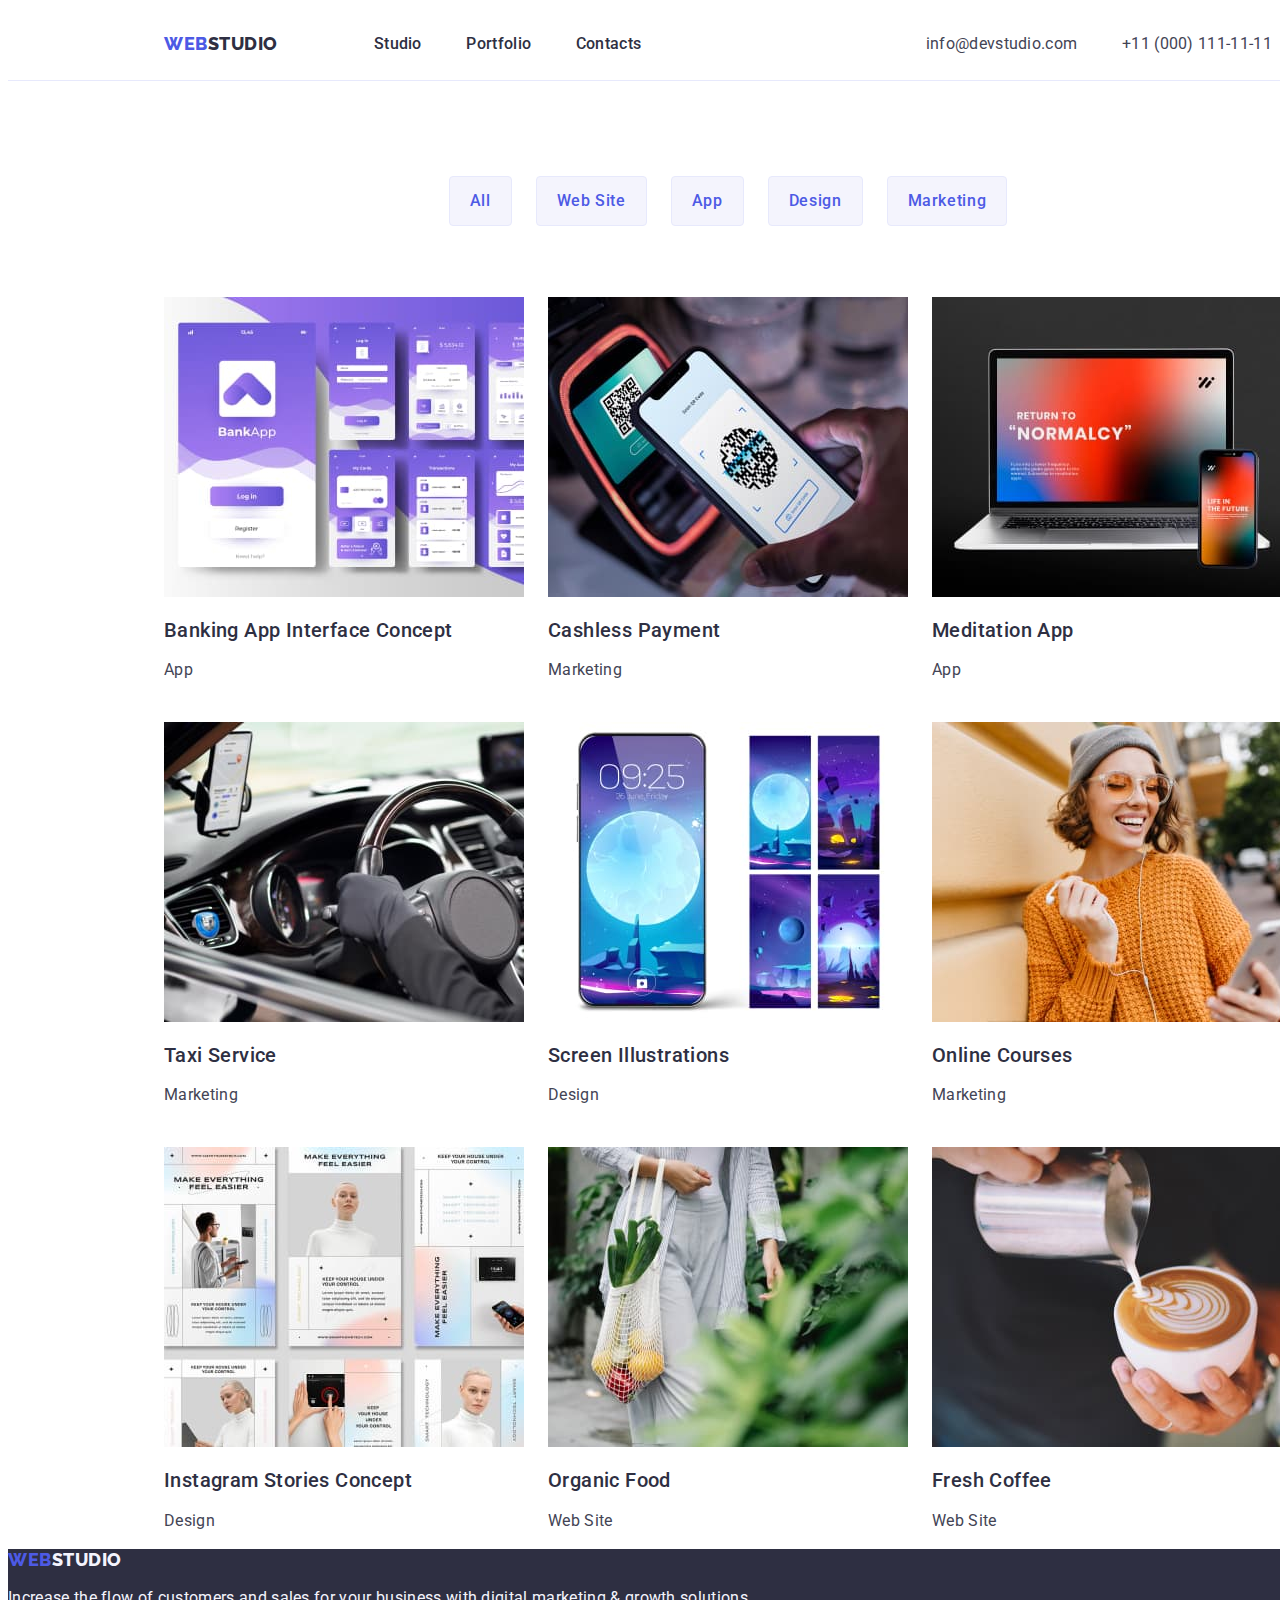
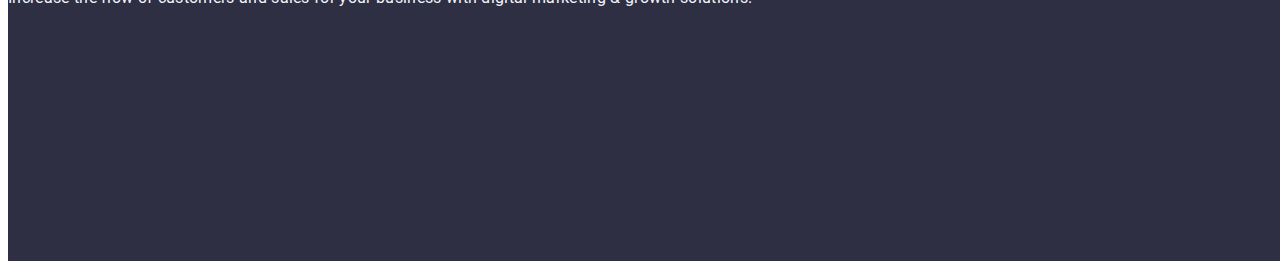
==== commit 8066fefe: "ДЗ 2 виправлення 4" ====
--- a/portfolio.html
+++ b/portfolio.html
@@ -14,10 +14,10 @@
 <body>
     <header class="page-header">
         <nav class="header-nav">
-            <a href="./index.html" class="link logo">Web<span>Studio</span></a>
+            <a href="./index.html" class="link logo">Web<span class="logo-span">Studio</span></a>
             <ul class="site-nav list">
                 <li><a href="./index.html" class="link">Studio</a></li>
-                <li><a href="./portfolio.html" class="link current">Portfolio</a></li>
+                <li><a href="./portfolio.html" class="link">Portfolio</a></li>
                 <li><a href="" class="link">Contacts</a></li>
             </ul>
         </nav>
@@ -30,7 +30,7 @@
     </header>
     <main>
         <section class="section-goods">
-            <h1 hidden>Goods</h1>
+            <h1 hidden class="section-title">Goods</h1>
             <ul class="menu-nav list">
                 <li><button type="button" class="link-btn current">All</button></li>
                 <li><button type="button" class="link-btn">Web Site</button></li>
@@ -107,7 +107,7 @@
     </main>
     <footer class="footer"> 
         <!-- <div class="container"> -->
-            <a href="./index.html" class="link logo">Web<span>Studio</span></a>
+            <a href="./index.html" class="link logo">Web<span class="logo-span">Studio</span></a>
             <p class="adress-profession">Increase the flow of customers and sales for your business with digital marketing & growth solutions.</p>
         <!-- </div> -->
     </footer>
--- a/css/styles.css
+++ b/css/styles.css
@@ -64,7 +64,7 @@
     text-transform: uppercase;
     padding: 0;
 }
-.logo > span { 
+.logo-span { 
     color: var(--logo-color);
 }
 .list {
@@ -93,6 +93,9 @@
     align-items: center;
     margin-right: 156px;
     font-style: normal;
+}
+.auht-nav {
+    list-style: none;
 }
 .site-nav .link {
     font-weight: 500;
@@ -173,6 +176,7 @@
 .hero-btn:hover,
 .hero-btn:focus {
     background: var(--button-activ);
+    color: var(--button-activ);
 }
 .hidden {
     position: absolute;
@@ -222,6 +226,8 @@
 .specialist .specialist-list {
     box-shadow: 0px 1px 6px rgba(46, 47, 66, 0.08), 0px 1px 1px rgba(46, 47, 66, 0.16), 0px 2px 1px rgba(46, 47, 66, 0.08);
     border-radius: 0px 0px 4px 4px;
+}
+.specialist-list {
     background-color: var(---text-color);
 }
 .footer {
@@ -230,7 +236,7 @@
     height: 312px;
     margin: 0;
 }
-.footer .logo > span {
+.footer .logo-span {
     color: var(--logo-color-foot);
     font-style: normal;
 }
@@ -250,6 +256,7 @@
     width: 1440px; 
 }
 .menu-nav .link-btn {
+    font-family: "Roboto", sans-serif;
     padding: 12px 20px;
     border: 1px solid #E7E9FC;
     color: var(--button-color);
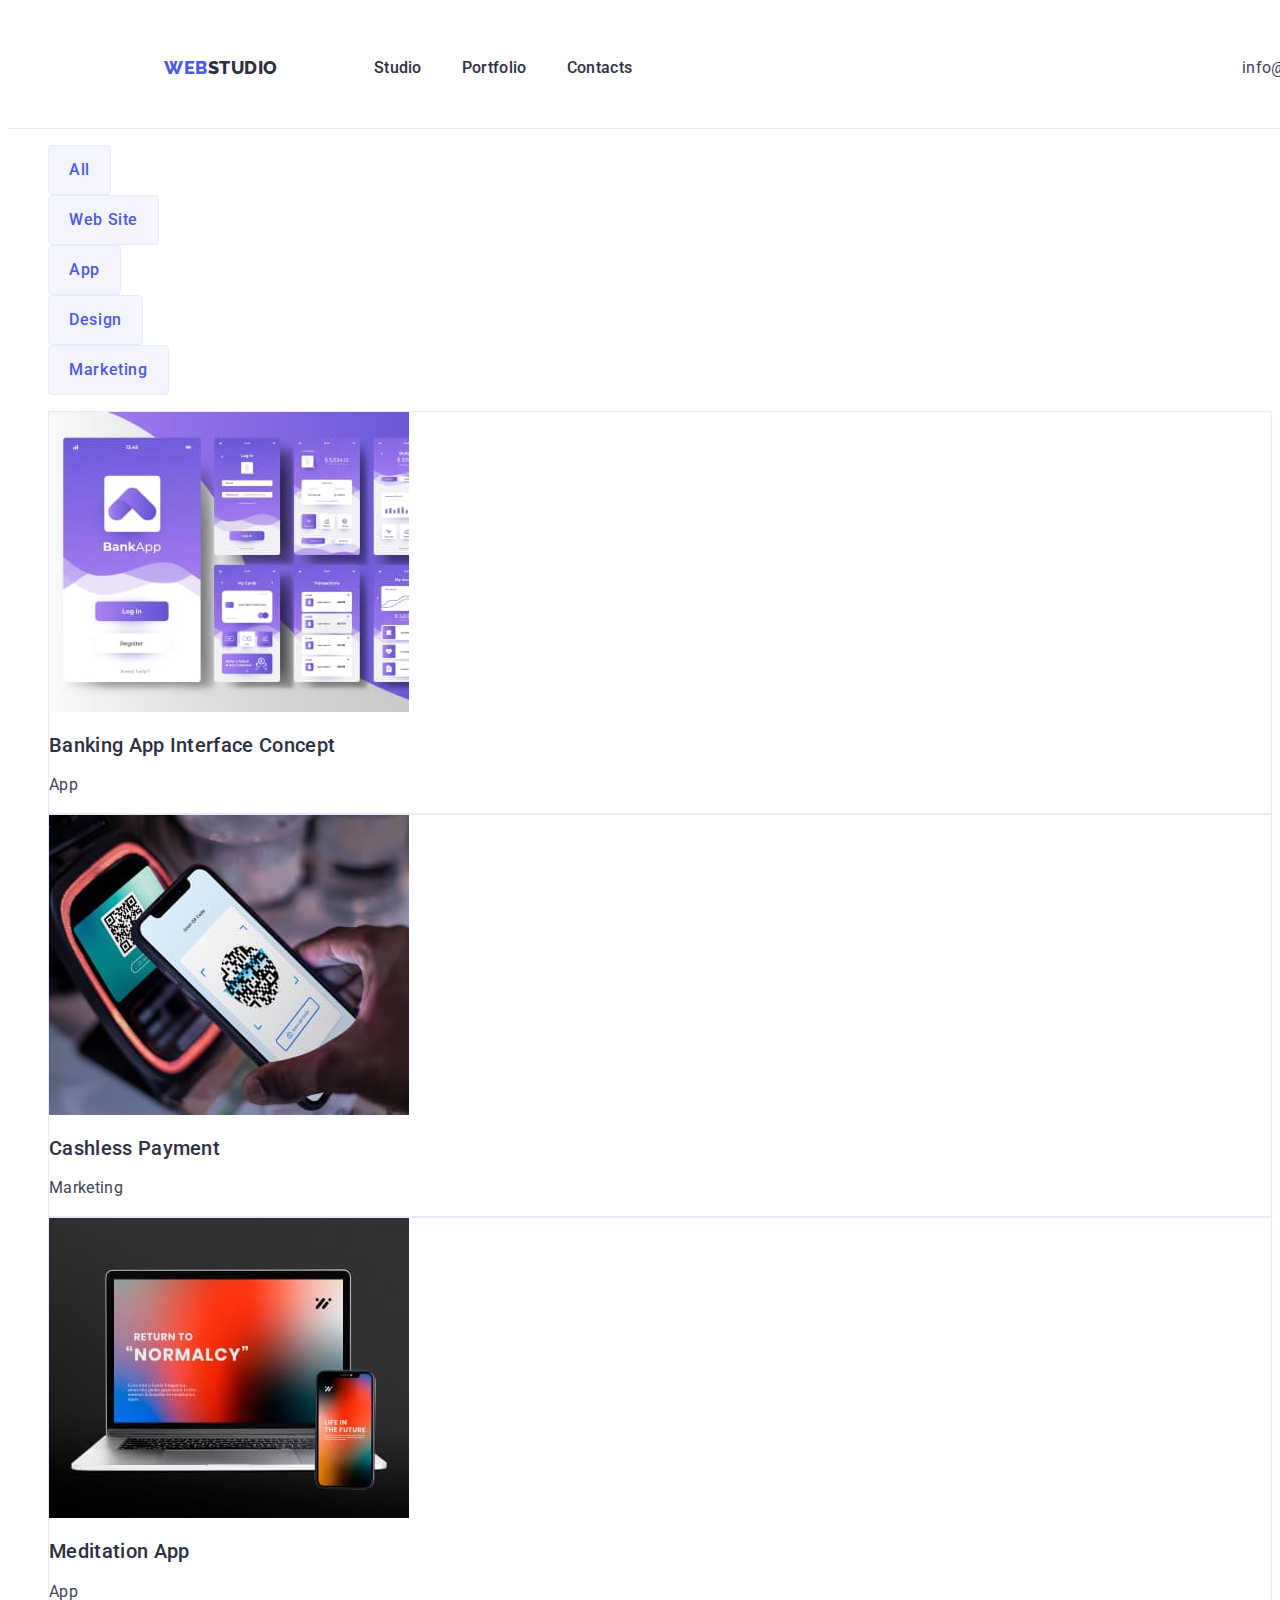
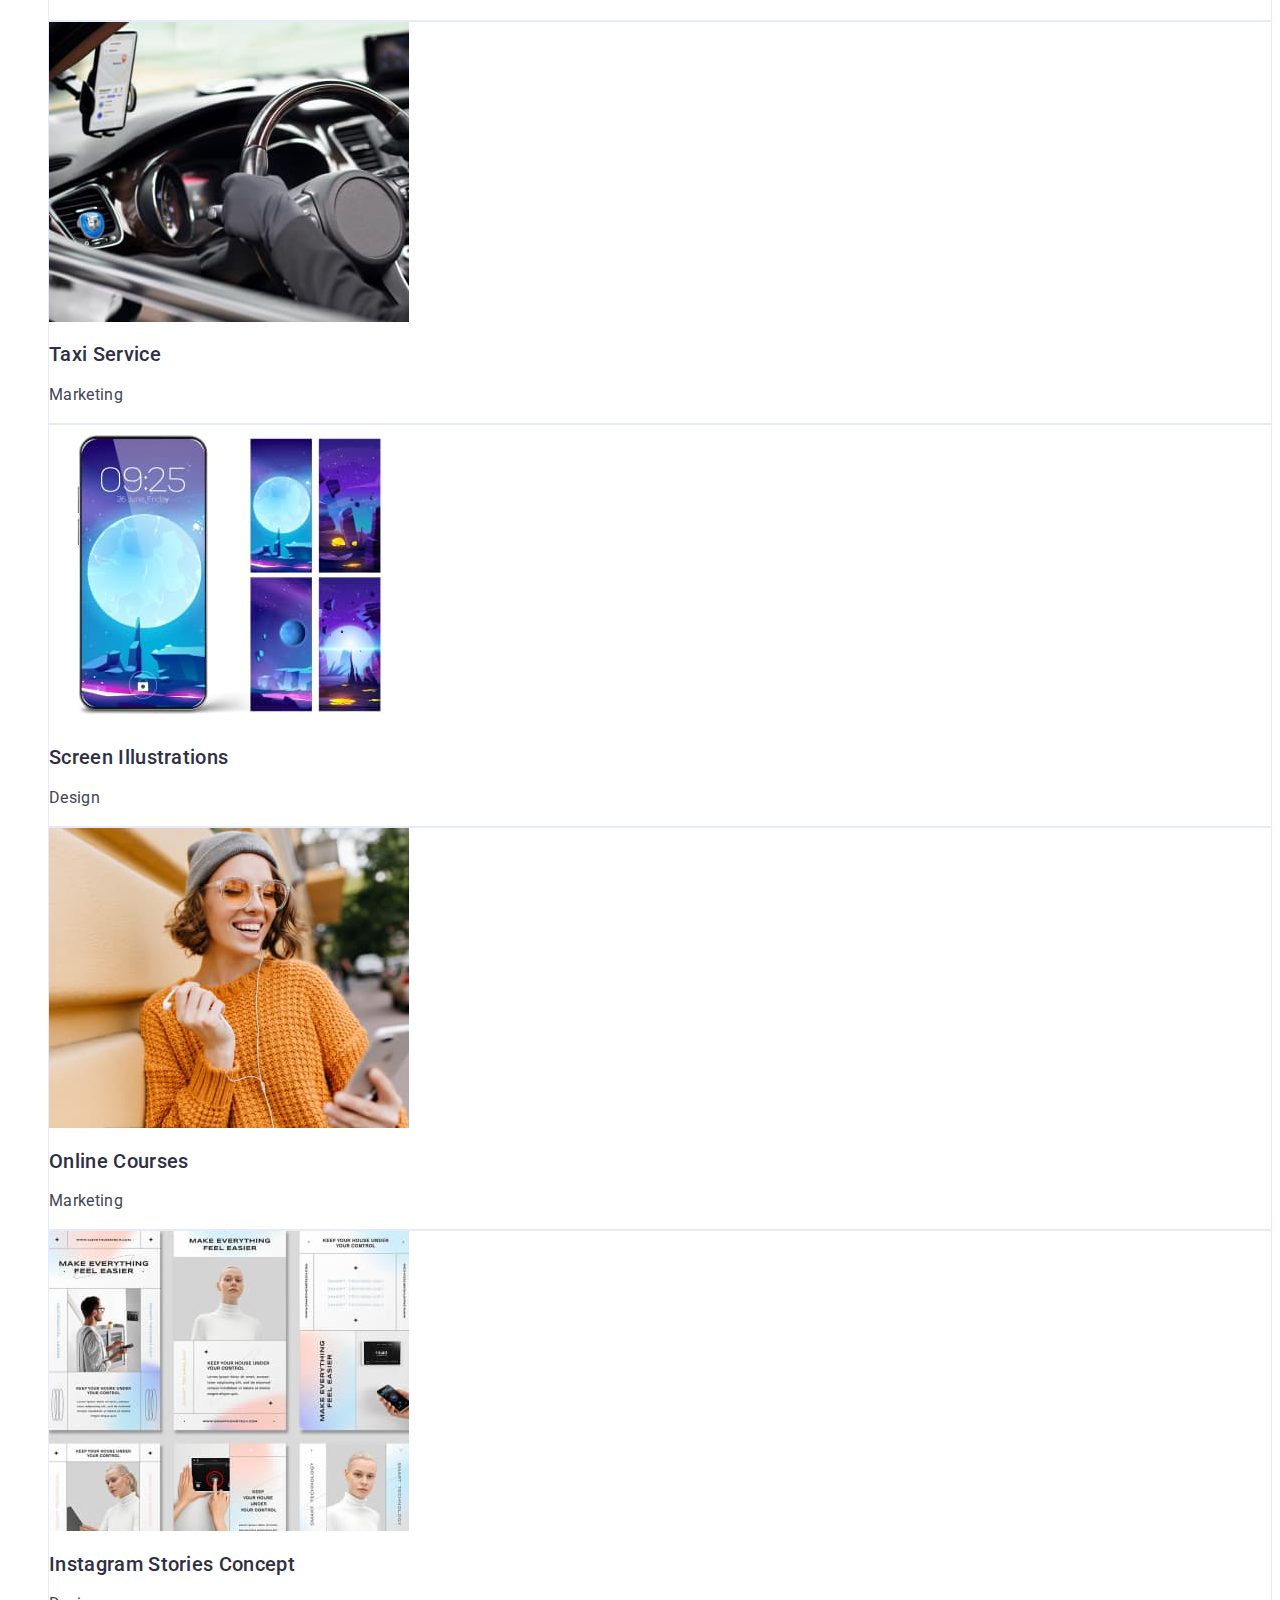
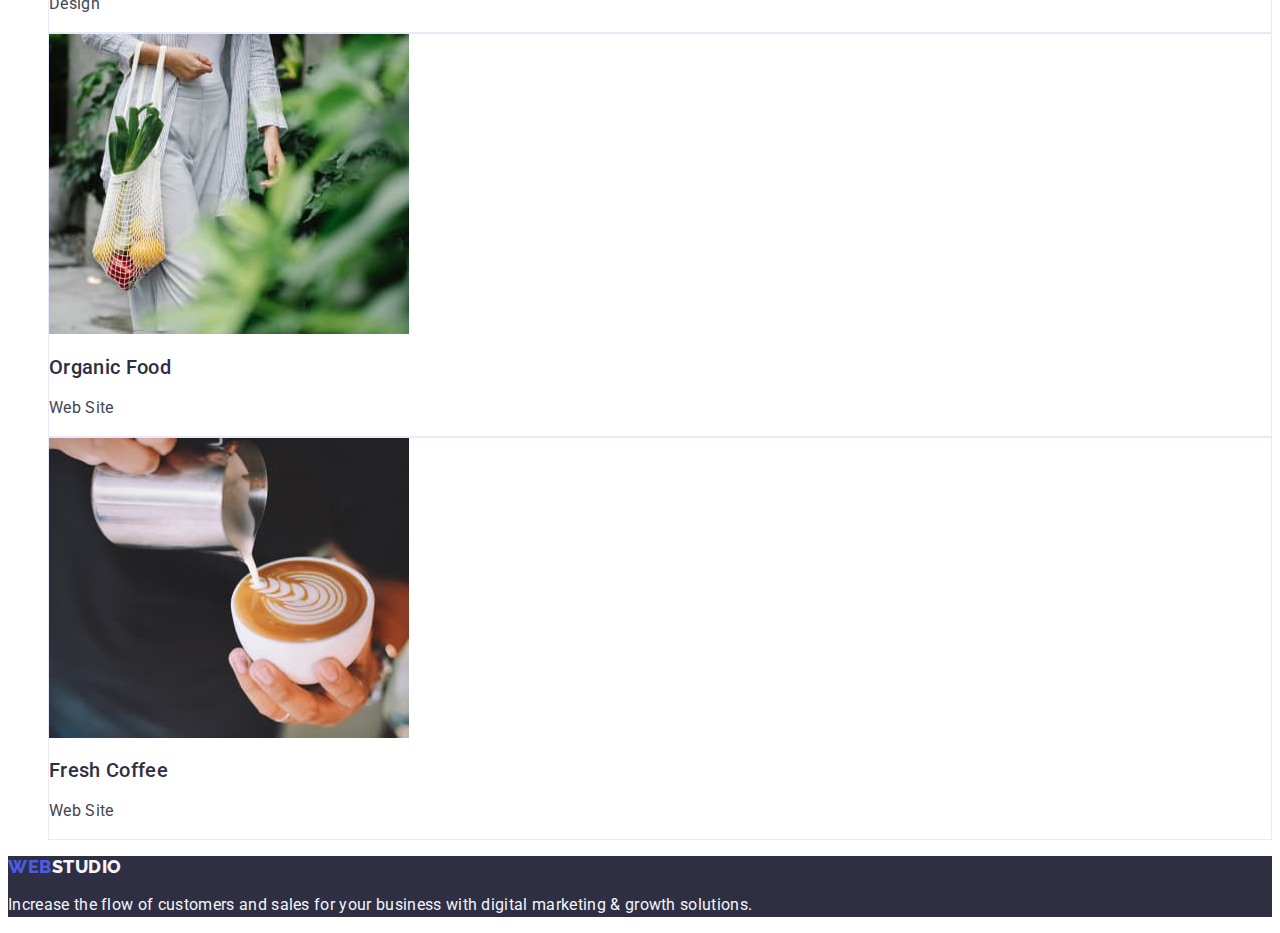
==== commit 5994e18c: "зміни" ====
--- a/portfolio.html
+++ b/portfolio.html
@@ -22,9 +22,9 @@
             </ul>
         </nav>
         <address class="header-address">
-            <ul class="auht-nav">
-                <li><a href="mailto:info@devstudio.com" class="link mail">info@devstudio.com</a></li>
-                <li><a href="tel:+110001111111" class="link tel">+11 (000) 111-11-11</a></li>
+            <ul class="auht-nav list">
+                <li><a href="mailto:info@devstudio.com" class="link">info@devstudio.com</a></li>
+                <li><a href="tel:+110001111111" class="link">+11 (000) 111-11-11</a></li>
             </ul>
         </address>
     </header>
@@ -32,7 +32,7 @@
         <section class="section-goods">
             <h1 hidden class="section-title">Goods</h1>
             <ul class="menu-nav list">
-                <li><button type="button" class="link-btn current">All</button></li>
+                <li><button type="button" class="link-btn">All</button></li>
                 <li><button type="button" class="link-btn">Web Site</button></li>
                 <li><button type="button" class="link-btn">App</button></li>
                 <li><button type="button" class="link-btn">Design</button></li>
@@ -42,64 +42,64 @@
                 <li>
                     <a href="" class="link">
                         <img src="./images/Banking.jpg" alt="Banking" width="360">
-                        <h2 class="goods-title">Banking App Interface Concept</h2>
-                        <p class="goods-services">App</p>
+                        <h2 class="goods-title title">Banking App Interface Concept</h2>
+                        <p class="goods-services text">App</p>
                     </a>
                 </li>
                 <li>
                     <a href="" class="link">
                         <img src="./images/Cashless.jpg" alt="Marketing" width="360">
-                        <h2 class="goods-title">Cashless Payment</h2>
-                        <p class="goods-services">Marketing</p>
+                        <h2 class="goods-title title">Cashless Payment</h2>
+                        <p class="goods-services text">Marketing</p>
                     </a>
                 </li>
                 <li>
                     <a href="" class="link">
                         <img src="./images/Meditation.jpg" alt="Meditation" width="360">
-                        <h2 class="goods-title">Meditation App</h2>
-                        <p class="goods-services">App</p>
+                        <h2 class="goods-title title">Meditation App</h2>
+                        <p class="goods-services text">App</p>
                     </a>
                 </li>
                 <li>
                     <a href="" class="link">
                         <img src="./images/Taxi.jpg" alt="Taxi" width="360">
-                        <h2 class="goods-title">Taxi Service</h2>
-                        <p class="goods-services">Marketing</p>
+                        <h2 class="goods-title title">Taxi Service</h2>
+                        <p class="goods-services text">Marketing</p>
                     </a>
                 </li>
                 <li>
                     <a href="" class="link">
                         <img src="./images/Screen.jpg" alt="Screen" width="360">
-                        <h2 class="goods-title">Screen Illustrations</h2>
-                        <p class="goods-services">Design</p>
+                        <h2 class="goods-title title">Screen Illustrations</h2>
+                        <p class="goods-services text">Design</p>
                     </a>
                 </li>
                 <li>
                     <a href="" class="link">
                         <img src="./images/Online.jpg" alt="Online" width="360">
-                        <h2 class="goods-title">Online Courses</h2>
-                        <p class="goods-services">Marketing</p>
+                        <h2 class="goods-title title">Online Courses</h2>
+                        <p class="goods-services text">Marketing</p>
                     </a>
                 </li>
                 <li>
                     <a href="" class="link">
                         <img src="./images/Instagram.jpg" alt="Instagram" width="360">
-                        <h2 class="goods-title">Instagram Stories Concept</h2>
-                        <p class="goods-services">Design</p>
+                        <h2 class="goods-title title">Instagram Stories Concept</h2>
+                        <p class="goods-services text">Design</p>
                     </a>
                 </li>
                 <li>
                     <a href="" class="link">
                         <img src="./images/Organic.jpg" alt="Organic" width="360">
-                        <h2 class="goods-title">Organic Food</h2>
-                        <p class="goods-services">Web Site</p>
+                        <h2 class="goods-title title">Organic Food</h2>
+                        <p class="goods-services text">Web Site</p>
                     </a>
                 </li>
                 <li>
                     <a href="" class="link">
                         <img src="./images/Fresh.jpg" alt="Fresh" width="360">
-                        <h2 class="goods-title">Fresh Coffee</h2>
-                        <p class="goods-services">Web Site</p>
+                        <h2 class="goods-title title">Fresh Coffee</h2>
+                        <p class="goods-services text">Web Site</p>
                     </a>
                 </li>
             </ul>
@@ -108,7 +108,7 @@
     <footer class="footer"> 
         <!-- <div class="container"> -->
             <a href="./index.html" class="link logo">Web<span class="logo-span">Studio</span></a>
-            <p class="adress-profession">Increase the flow of customers and sales for your business with digital marketing & growth solutions.</p>
+            <p class="adress-profession text">Increase the flow of customers and sales for your business with digital marketing & growth solutions.</p>
         <!-- </div> -->
     </footer>
 </body>
--- a/css/styles.css
+++ b/css/styles.css
@@ -12,39 +12,35 @@
 body {
     background-color: var(--text-color);
     font-family: "Roboto", sans-serif;
-    letter-spacing: 0.03em;
+    letter-spacing: 0.02em;
     color: var(--text-list);
 }
 .section-title {
     text-align: center;
-    font-weight: 700;
     font-size: 36px;
     line-height: 1.11;
-    letter-spacing: 0.02em;
+    /* letter-spacing: 0.02em; */
     text-transform: capitalize;
     color: var(--logo-color);
 }
-.feature-title, 
-.specialist-title,
-.goods-title {
+.title {
     font-weight: 500;
     font-size: 20px;
     line-height: 1.2;
-    letter-spacing: 0.02em;
+    /* letter-spacing: 0.02em; */
     color: var(--logo-color);
 }
-.feature-explanation, 
-.specialist-profession, 
-.adress-profession,
-.goods-services {
-    font-weight: 400;
-    font-size: 16px;
-    line-height: 1.5;
-    letter-spacing: 0.02em;
+.text {
+    font-size: 16px;
+    line-height: 1.5;
+    /* letter-spacing: 0.02em; */
     color: var(--text-list); 
 }
 .link {
     text-decoration: none;
+}
+.list {
+    list-style: none;
 }
 .page-header  { 
     width: 1440px;
@@ -52,6 +48,7 @@
     border-bottom: 1px solid #E7E9FC;
     display: flex;
     justify-content: space-between;
+    padding: 24px 156px;
 }
 .logo {
     color: var(--button-color);
@@ -67,37 +64,33 @@
 .logo-span { 
     color: var(--logo-color);
 }
-.list {
+.header-nav {
+    display: flex;
+    justify-content: space-between;
+    align-items: center;
+}
+.site-nav {
+    display: flex;
+    margin: 0;
+    margin-left: 76px;
+    padding: 0;
+}
+.header-address {
+    display: flex;
+    justify-content: space-between ;
+    align-items: center;
+    font-style: normal;
+}
+.auht-nav {
+    display: flex;
     list-style: none;
-}
-.header-nav {
-    display: flex;
-    align-items: center;
-    margin-left: 156px;
-}
-.site-nav {
     margin: 0;
-    padding-left: 76px;
-}
-.site-nav li {
-    display: inline-block;
+    margin-left: 332px;
+    padding-left: 0;
+}
+.site-nav .link {
     margin: 0 20px;
     font-weight: bold;
-}
-.auht-nav li {
-    display: inline-block;
-    margin: 0 20px;
-}
-.header-address {
-    display: flex;
-    align-items: center;
-    margin-right: 156px;
-    font-style: normal;
-}
-.auht-nav {
-    list-style: none;
-}
-.site-nav .link {
     font-weight: 500;
     font-size: 16px;
     line-height: 1.5;
@@ -105,6 +98,7 @@
     letter-spacing: 0.02em;
 }
 .auht-nav .link {
+    margin: 0 20px;
     font-weight: 400;
     font-size: 16px;
     line-height: 1.5;
@@ -126,43 +120,41 @@
     color: var(--fishnet-text-color);
 }
 .hero {
-    display: grid;
-    place-items: center;
-    width: 1440px;
-    height: 600px;
-    left: 0;
-    top: 72px;
+    /* display: grid;
+    place-items: center; */
+    /* left: 0;
+    top: 72px; */
     background: var(--logo-color);
 }
 .hero-title {
     color: var(--text-color);
-    position: absolute;
-    width: 496px;
+    /* position: absolute; */
+    /* width: 496px;
     height: 120px;
     left: auto;
     right: auto;
-    top: 188px;
+    top: 188px; */
     font-weight: 700;
     font-size: 56px;
     line-height: 1.07;
     text-align: center;
-    letter-spacing: 0.02em;
+    /* letter-spacing: 0.02em; */
 }
 .hero-btn {
     font-family: "Roboto", sans-serif;
     color: var(--text-color);
     background: var(--button-color);
-    display: flex;
+    /* display: flex;
     flex-direction: row;
     align-items: center;
-    justify-content: center;
-    gap: 10px;
-    position: absolute;
+    justify-content: center; */
+    /* gap: 10px; */
+    /* position: absolute;
     width: 169px;
     height: 56px;
     left: auto;
     right: auto;
-    top: 356px;
+    top: 356px; */
     cursor: pointer;
     font-weight: 500;
     font-size: 16px;
@@ -170,13 +162,13 @@
     letter-spacing: 0.04em;
     box-shadow: 0px 4px 4px rgba(0, 0, 0, 0.15);
     border-radius: 4px;
-    margin: 48px;
-    border: 0;
+    /* margin: 48px; */
+    border: none;
 }
 .hero-btn:hover,
 .hero-btn:focus {
     background: var(--button-activ);
-    color: var(--button-activ);
+    /* color: var(--button-activ); */
 }
 .hidden {
     position: absolute;
@@ -195,65 +187,67 @@
 .section .profile,
 .section .specialist
 {
-    display: flex;
-    gap: 24px;
-    margin: 120px;
+    /* display: flex; */
+    /* gap: 24px;
+    margin: 120px; */
 }
 .feature {
-    width: 1128px;
+    /* width: 1128px;
     height: 104px;
-    margin: 0 156px;
+    margin: 0 156px; */
 }
 .section-title {
-    width: 1128px;
-    margin: 0 156px;
+    /* width: 1128px;
+    margin: 0 156px; */
 }
 .profile {
-    width: 1128px;
+    /* width: 1128px;
     height: 412px;
-    margin: 0 156px; 
+    margin: 0 156px;  */
 }
 .section.specialist {
-    width: 1440px;
-    height: 732px;
+    /* width: 1440px;
+    height: 732px; */
     background: var(--logo-color-foot);
 }
 .specialist {
-    margin: 0; 
-    text-align: center;
+    /* margin: 0;  */
+    /* text-align: center; */
     background-color: var(--text-color);
 }
 .specialist .specialist-list {
     box-shadow: 0px 1px 6px rgba(46, 47, 66, 0.08), 0px 1px 1px rgba(46, 47, 66, 0.16), 0px 2px 1px rgba(46, 47, 66, 0.08);
     border-radius: 0px 0px 4px 4px;
+    background: var(--text-color);
+    /* height: 380px; */
 }
 .specialist-list {
     background-color: var(---text-color);
 }
 .footer {
     background: var(--logo-color);
-    width: 1440px;
+    /* width: 1440px;
     height: 312px;
-    margin: 0;
+    margin: 0; */
 }
 .footer .logo-span {
     color: var(--logo-color-foot);
     font-style: normal;
 }
-.footer .container {
+/* .footer .container {
     width: 264px;
     height: 112px;
     padding-left: 156px;
     padding-bottom: 100px;
     padding-top: 100px;
     margin-bottom: 0;
-}
+} */
 .adress-profession {
     color: var(--logo-color-foot); 
 }
 
 .section-goods {
-    width: 1440px; 
+    /* width: 1440px;  */
 }
 .menu-nav .link-btn {
     font-family: "Roboto", sans-serif;
@@ -262,9 +256,9 @@
     color: var(--button-color);
     background: var(--logo-color-foot);
     border-radius: 4px;
-    text-align: center;
+    /* text-align: center;
     text-decoration: none;
-    display: inline-block;
+    display: inline-block; */
     font-weight: 500;
     font-size: 16px;
     line-height: 1.5;
@@ -272,7 +266,7 @@
     cursor: pointer;
 }
 .menu-nav {
-    display: flex;
+    /* display: flex;
     justify-content: center;
     align-items: center;
     margin: 0;
@@ -280,10 +274,10 @@
     gap: 24px;
     width: 586px;
     height: 48px;
-    margin: 96px 427px 72px;
+    margin: 96px 427px 72px; */
 }
 .menu-nav li {
-    display: inline-block;
+    /* display: inline-block; */
 }
 .menu-nav .link-btn:hover,
 .menu-nav .link-btn:focus {
@@ -292,12 +286,16 @@
     box-shadow: 0px 3px 1px rgba(0, 0, 0, 0.1), 0px 2px 1px rgba(0, 0, 0, 0.08), 0px 2px 2px rgba(0, 0, 0, 0.12);
 }
 .section-goods .goods {
-    display: flex;
+    /* display: flex;
     flex-wrap: wrap;
     gap: 24px;
     padding: 0;
     max-width: 1128px;
-    margin: auto 156px auto;
+    margin: auto 156px auto; */
+}
+.goods li {
+    background: var(--text-color);
+    border: 1px solid #E7E9FC;
 }
 .goods .goods-title {
     font-weight: 500;
